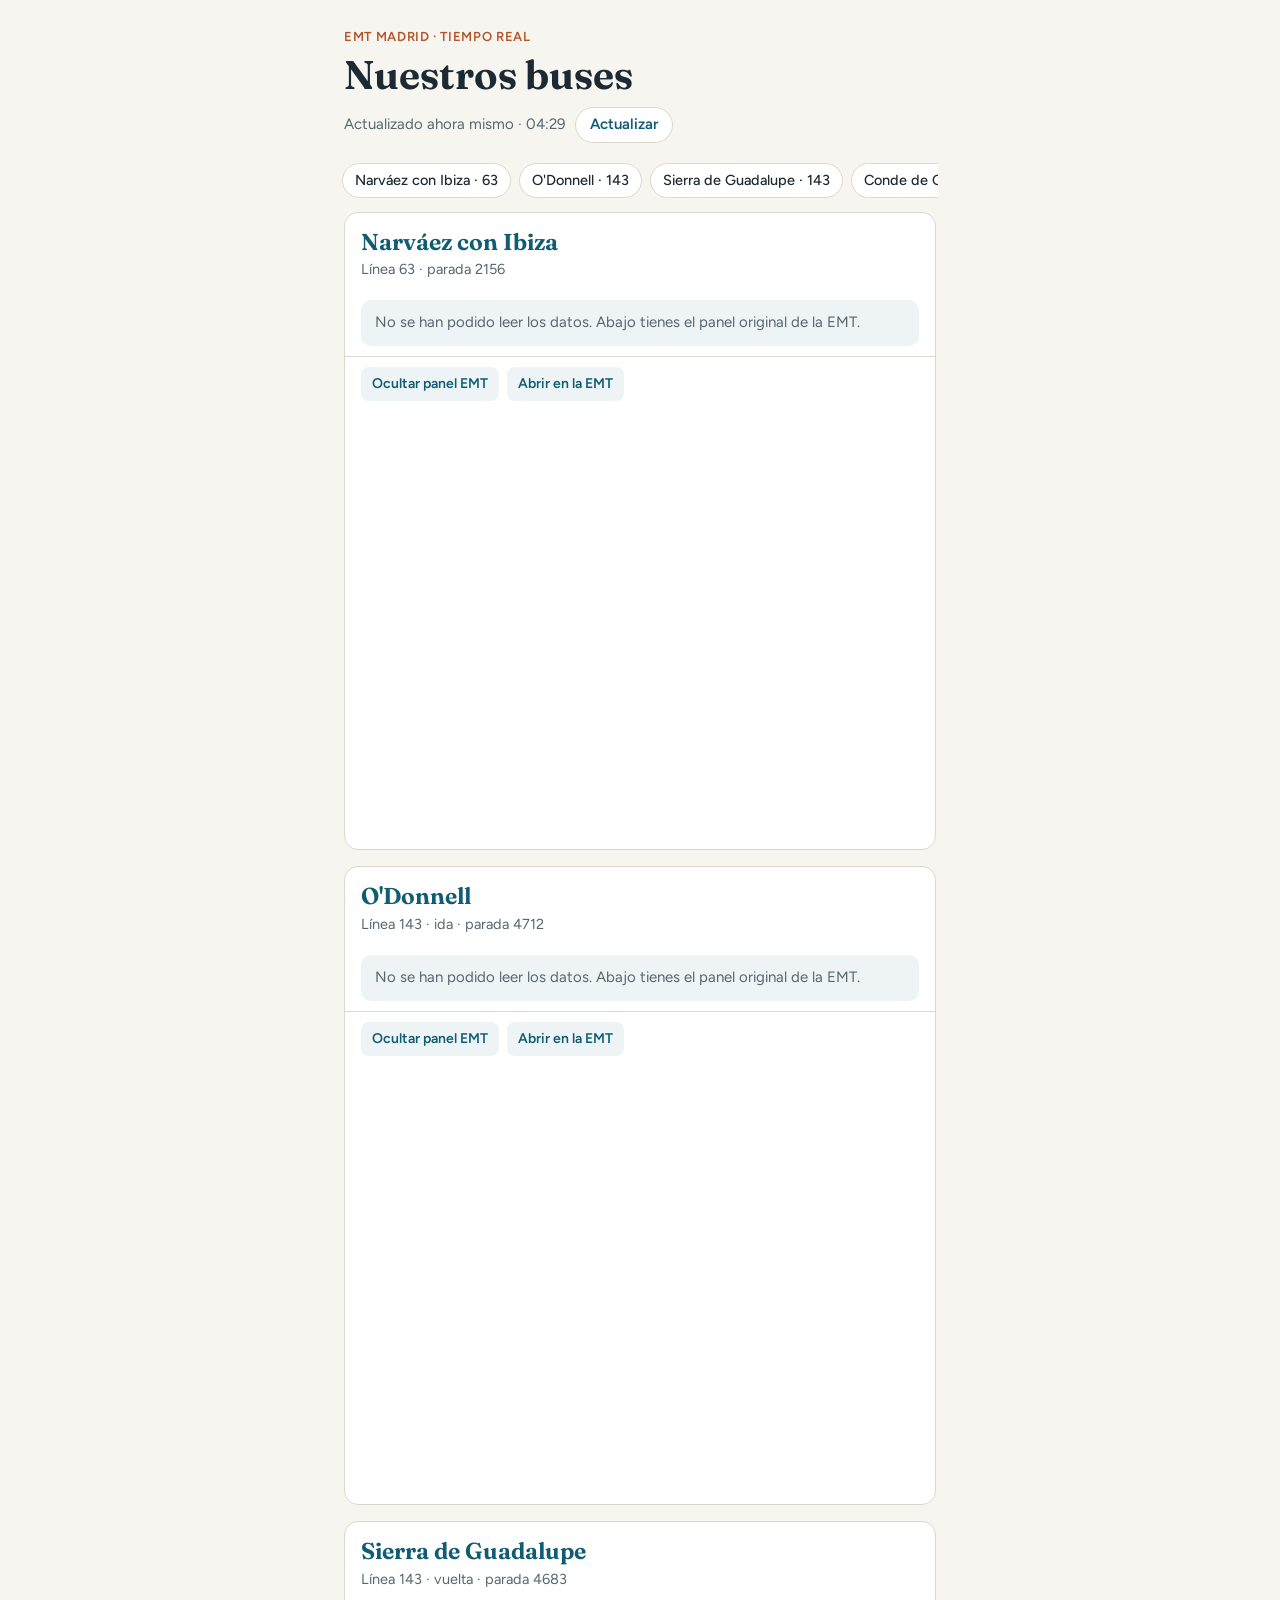
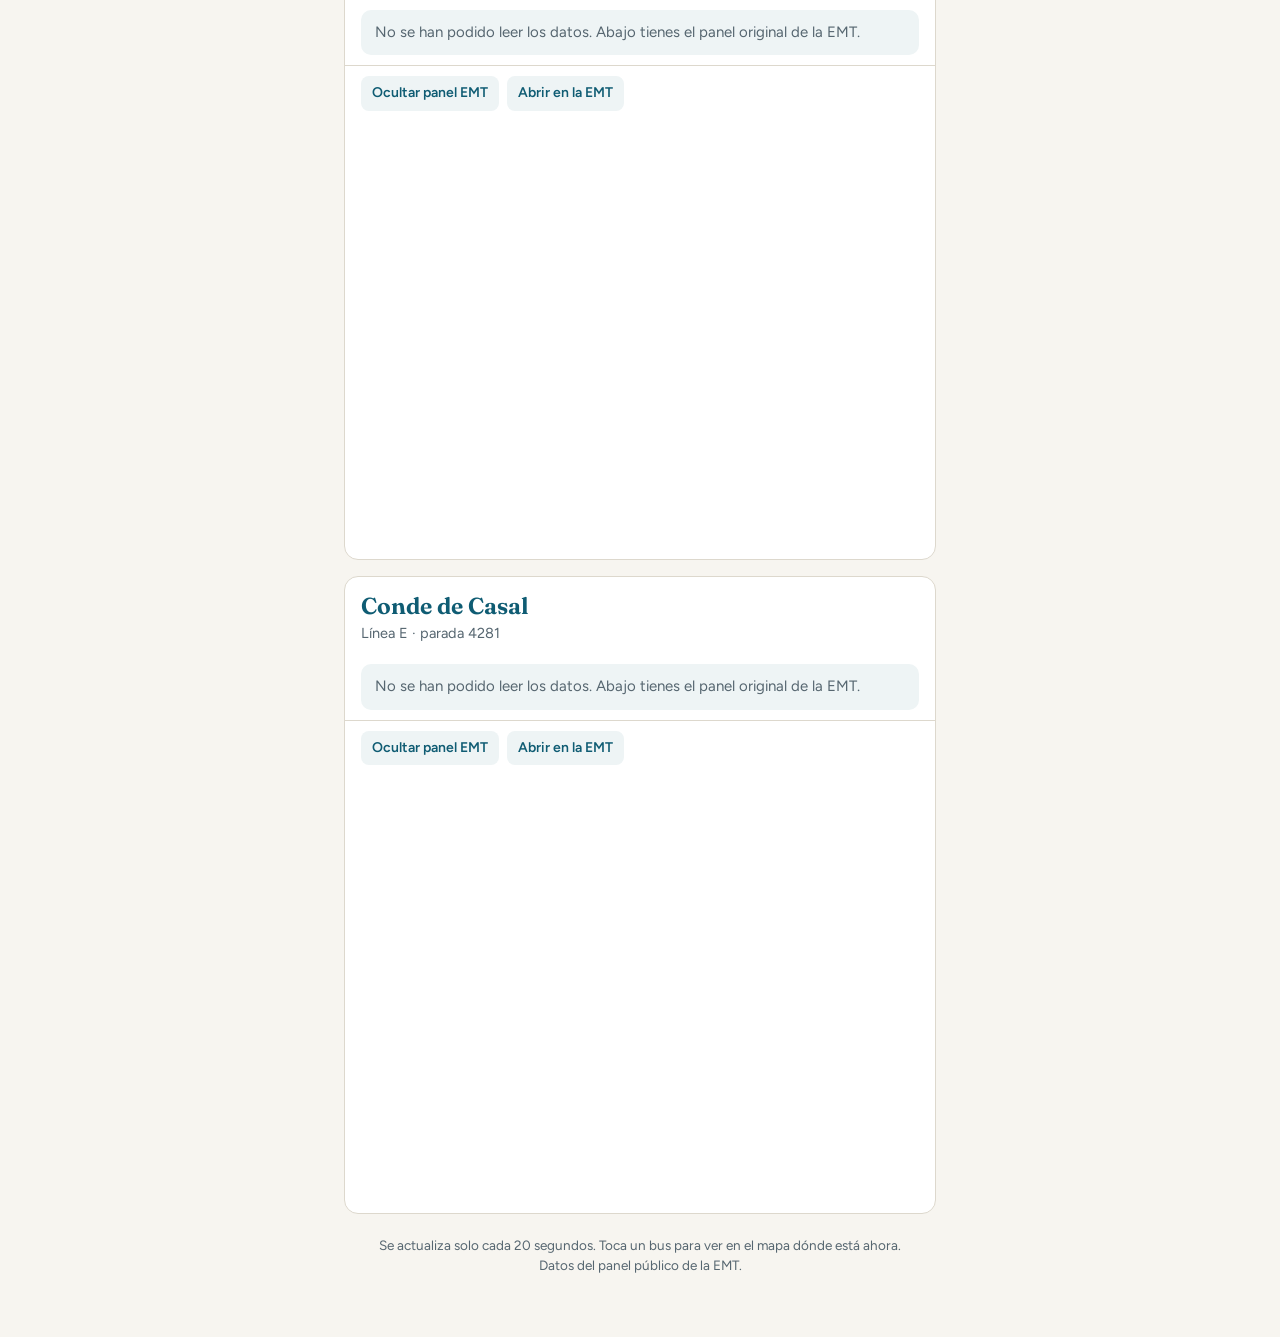
==== buses/index.html @ ea0c788b "Añadir página de buses EMT en tiempo real Co-Authored-By: Claude Opus 5.5 <noreply@anthropic.com>" ====
<!doctype html>
<html lang="es">
<head>
<meta charset="utf-8">
<meta name="viewport" content="width=device-width, initial-scale=1, viewport-fit=cover">
<meta name="robots" content="noindex">
<meta name="theme-color" content="#0F5C73">
<title>Nuestros buses</title>
<meta property="og:title" content="Nuestros buses, en tiempo real">
<meta property="og:description" content="Cuánto falta para el 63, el 143 y el E, y dónde está cada bus en el mapa.">
<link href="https://fonts.googleapis.com/css2?family=Fraunces:opsz,wght@9..144,650&family=Figtree:wght@400;500;600;700&display=swap" rel="stylesheet">
<style>
:root{--bg:#F7F5F0;--surface:#FFFFFF;--ink:#1C2A33;--muted:#566670;--line:#DDD8CD;--accent:#0F5C73;--terra:#B4532A;--soft:#EEF4F5;--badge:#1F5FA8;--badge-ink:#fff;--fav:#FFF3E3}
@media (prefers-color-scheme:dark){:root{--bg:#12191E;--surface:#1A2329;--ink:#E9EEF0;--muted:#A3B3BB;--line:#2F3C45;--accent:#6CC2D8;--terra:#E79A74;--soft:#1F2C33;--badge:#3E82CF;--fav:#2E2620;color-scheme:dark}}
*{box-sizing:border-box}
body{margin:0;background:var(--bg);color:var(--ink);font:400 17px/1.45 Figtree,system-ui,-apple-system,"Segoe UI",sans-serif;-webkit-text-size-adjust:100%}
main{max-width:620px;margin:0 auto;padding:28px max(14px,env(safe-area-inset-right,0px)) 48px max(14px,env(safe-area-inset-left,0px))}
.kicker{font-weight:600;color:var(--terra);font-size:13px;letter-spacing:.05em;text-transform:uppercase;margin:0 0 6px}
h1{font-family:Fraunces,Georgia,serif;font-weight:650;font-size:clamp(30px,8vw,40px);line-height:1.1;margin:0 0 10px}
.estado{display:flex;align-items:center;gap:10px;flex-wrap:wrap;color:var(--muted);font-size:15px;margin:0 0 18px}
button{font:inherit;cursor:pointer}
.recargar{border:1px solid var(--line);background:var(--surface);color:var(--accent);font-weight:600;border-radius:999px;padding:6px 14px;font-size:15px}
.recargar:active{transform:scale(.97)}
.chips{display:flex;gap:8px;overflow-x:auto;padding:2px 0 14px;margin:0 -2px;scrollbar-width:none}
.chips::-webkit-scrollbar{display:none}
.chips a{flex:none;text-decoration:none;color:var(--ink);background:var(--surface);border:1px solid var(--line);border-radius:999px;padding:6px 12px;font-size:14.5px;font-weight:500}
.parada{background:var(--surface);border:1px solid var(--line);border-radius:14px;margin:0 0 16px;overflow:hidden;scroll-margin-top:10px}
.cab{padding:16px 16px 10px}
.cab h2{font-family:Fraunces,Georgia,serif;font-weight:650;font-size:23px;line-height:1.2;margin:0;color:var(--accent)}
.cab p{margin:3px 0 0;color:var(--muted);font-size:14.5px}
.prox{margin:10px 16px 6px;padding:12px 14px;background:var(--fav);border-radius:10px;display:flex;align-items:center;gap:12px}
.prox .min{font-family:Fraunces,Georgia,serif;font-size:34px;font-weight:650;line-height:1;color:var(--terra);white-space:nowrap}
.prox .min small{font-size:16px;font-family:Figtree,system-ui,sans-serif;font-weight:600}
.prox .txt{font-size:15px;line-height:1.3}
.prox .txt b{font-weight:700}
.lista{list-style:none;margin:6px 0 0;padding:0}
.lista li{border-top:1px solid var(--line)}
.fila{display:grid;grid-template-columns:auto 1fr auto auto;align-items:center;gap:10px;width:100%;padding:11px 16px;background:none;border:0;color:var(--ink);text-align:left}
.fila.fav{background:var(--fav)}
.fila.sel{outline:2px solid var(--accent);outline-offset:-2px}
.lin{min-width:44px;text-align:center;background:var(--badge);color:var(--badge-ink);font-weight:700;border-radius:7px;padding:3px 7px;font-size:16px}
.dest{font-size:15.5px;overflow:hidden;text-overflow:ellipsis;white-space:nowrap;text-transform:capitalize}
.t{font-weight:700;font-variant-numeric:tabular-nums;white-space:nowrap}
.pin{font-size:13px;color:var(--accent);font-weight:600;white-space:nowrap}
.mapa{padding:0 16px 14px}
.mapa .rot{font-size:14.5px;color:var(--muted);margin:10px 0 8px;display:flex;justify-content:space-between;gap:8px;flex-wrap:wrap}
.mapa .rot a{color:var(--accent);font-weight:600}
.mapa iframe,.original iframe{display:block;width:100%;border:0;border-radius:10px;background:var(--soft)}
.mapa iframe{height:300px}
.pie{display:flex;gap:8px;flex-wrap:wrap;padding:10px 16px 14px;border-top:1px solid var(--line)}
.pie button,.pie a{border:0;background:var(--soft);color:var(--accent);border-radius:8px;padding:7px 11px;font-size:14px;font-weight:600;text-decoration:none}
.original{padding:0 16px 14px}
.original iframe{height:420px;background:#fff}
.aviso{margin:10px 16px;padding:12px 14px;border-radius:10px;background:var(--soft);font-size:15px;color:var(--muted)}
.mas{display:block;width:100%;border:0;border-top:1px solid var(--line);background:none;color:var(--accent);font-weight:600;padding:10px;font-size:14.5px}
.nota{color:var(--muted);font-size:13.5px;text-align:center;margin-top:22px}
.cargando{opacity:.55;transition:opacity .2s}
</style>
</head>
<body>
<main>
  <p class="kicker">EMT Madrid · tiempo real</p>
  <h1>Nuestros buses</h1>
  <div class="estado"><span id="act">Cargando…</span><button class="recargar" id="btn">Actualizar</button></div>
  <nav class="chips" id="chips"></nav>
  <div id="paradas"></div>
  <p class="nota">Se actualiza solo cada 20 segundos. Toca un bus para ver en el mapa dónde está ahora.<br>Datos del panel público de la EMT.</p>
</main>
<script>
// Paradas: número EMT, nombre, líneas que nos interesan y una nota.
const PARADAS = [
  {num: 2156, nombre: "Narváez con Ibiza", lineas: ["63"], nota: "Línea 63"},
  {num: 4712, nombre: "O'Donnell", lineas: ["143"], nota: "Línea 143 · ida"},
  {num: 4683, nombre: "Sierra de Guadalupe", lineas: ["143"], nota: "Línea 143 · vuelta"},
  {num: 4281, nombre: "Conde de Casal", lineas: ["E"], nota: "Línea E"}
];
const EMT = n => `https://www.emtmadrid.es/PMVVisor/pmv.aspx?stopnum=${n}&size=10`;
const CADA = 20000;
const estado = {};   // por parada: {datos, error, sel, todas, original}

const $ = (s, el = document) => el.querySelector(s);
const esc = s => String(s).replace(/[&<>"']/g, c => ({"&":"&amp;","<":"&lt;",">":"&gt;",'"':"&quot;","'":"&#39;"}[c]));
const mins = t => { const m = /(\d+)/.exec(t); return m ? +m[1] : (/llegando|>>/i.test(t) ? 0 : 999); };
const esFav = (p, lin) => p.lineas.some(l => l.toUpperCase() === lin.toUpperCase());

function leer(html) {
  const doc = new DOMParser().parseFromString(html, "text/html");
  const filas = [...doc.querySelectorAll("tr")].slice(1);
  const buses = [];
  for (const tr of filas) {
    const td = tr.querySelectorAll("td");
    if (td.length < 3) continue;
    const a = td[3] && td[3].querySelector("a");
    let lat = null, lng = null;
    if (a) {
      const m = /q=(-?[\d.]+),(-?[\d.]+)/.exec(a.getAttribute("href") || "");
      if (m) { lat = +m[1]; lng = +m[2]; }
    }
    buses.push({lin: td[0].textContent.trim(), dest: td[1].textContent.trim(), t: td[2].textContent.trim(), lat, lng});
  }
  if (!buses.length) {
    const msg = (doc.body.textContent || "").trim();
    return {buses, msg: msg || "La EMT no ha devuelto estimaciones."};
  }
  // Clave estable para seguir el bus elegido entre actualizaciones
  const cuenta = {};
  buses.forEach(b => { const k = b.lin + "|" + b.dest; cuenta[k] = (cuenta[k] || 0) + 1; b.id = k + "|" + cuenta[k]; });
  return {buses, msg: ""};
}

async function cargar(p) {
  const e = estado[p.num];
  try {
    const r = await fetch(EMT(p.num), {cache: "no-store"});
    if (!r.ok) throw new Error("HTTP " + r.status);
    const d = leer(await r.text());
    e.datos = d.buses; e.error = d.msg; e.falloRed = false;
  } catch (err) {
    e.falloRed = true; e.error = "No se han podido leer los datos. Abajo tienes el panel original de la EMT.";
    e.original = true;
  }
  pintar(p);
}

function mapaSrc(b) { return `https://maps.google.com/maps?q=${b.lat},${b.lng}&z=16&output=embed`; }

function pintar(p) {
  const e = estado[p.num];
  const card = document.getElementById("p" + p.num);
  const buses = e.datos || [];
  const favs = buses.filter(b => esFav(p, b.lin)).sort((a, b) => mins(a.t) - mins(b.t));
  const resto = buses.filter(b => !esFav(p, b.lin));
  const sig = favs[0];

  let html = `<div class="cab"><h2>${esc(p.nombre)}</h2><p>${esc(p.nota)} · parada ${p.num}</p></div>`;

  if (e.error && !buses.length) {
    html += `<div class="aviso">${esc(e.error)}</div>`;
  } else if (sig) {
    const otro = favs[1] ? ` El siguiente, en <b>${esc(favs[1].t)}</b>.` : "";
    html += `<div class="prox"><div class="min">${mins(sig.t)}<small> min</small></div><div class="txt">Próximo <b>${esc(sig.lin)}</b> hacia ${esc(cap(sig.dest))}.${otro}</div></div>`;
  } else {
    html += `<div class="aviso">Ahora mismo no viene ningún ${p.lineas.join(" ni ")} en los próximos minutos.</div>`;
  }

  const visibles = e.todas ? favs.concat(resto) : favs.concat(resto).slice(0, Math.max(favs.length, 0) + 3);
  if (buses.length) {
    html += `<ul class="lista">` + visibles.map(b => {
      const fav = esFav(p, b.lin);
      const tieneMapa = b.lat !== null;
      return `<li><button class="fila${fav ? " fav" : ""}${e.sel === b.id ? " sel" : ""}" data-id="${esc(b.id)}" ${tieneMapa ? "" : "disabled"}>
        <span class="lin">${esc(b.lin)}</span><span class="dest">${esc(b.dest.toLowerCase())}</span><span class="t">${esc(b.t)}</span><span class="pin">${tieneMapa ? (e.sel === b.id ? "Ocultar" : "Mapa") : ""}</span></button></li>`;
    }).join("") + `</ul>`;
    if (favs.length + resto.length > visibles.length) html += `<button class="mas" data-acc="todas">Ver las ${buses.length} llegadas</button>`;
    else if (e.todas && resto.length > 3) html += `<button class="mas" data-acc="todas">Ver menos</button>`;
  }

  // Mapa del bus elegido
  const elegido = buses.find(b => b.id === e.sel);
  if (e.sel && !elegido) e.sel = null;
  const mapaPrevio = card.querySelector(".mapa iframe");
  if (elegido) {
    const gm = `https://maps.google.com/?q=${elegido.lat},${elegido.lng}`;
    html += `<div class="mapa"><div class="rot"><span>El <b>${esc(elegido.lin)}</b> que llega en ${esc(elegido.t)} está aquí</span><a href="${gm}" target="_blank" rel="noopener">Abrir en Google Maps</a></div><div class="hueco-mapa"></div></div>`;
  }

  html += `<div class="pie"><button data-acc="original">${e.original ? "Ocultar panel EMT" : "Ver panel original EMT"}</button><a href="${EMT(p.num)}" target="_blank" rel="noopener">Abrir en la EMT</a></div>`;
  if (e.original) html += `<div class="original"><div class="hueco-orig"></div></div>`;

  // Conservar iframes para que no parpadeen al refrescar
  const origPrevio = card.querySelector(".original iframe");
  card.innerHTML = html;
  card.classList.remove("cargando");

  if (elegido) {
    const src = mapaSrc(elegido);
    let f = mapaPrevio;
    if (!f || f.dataset.src !== src) {
      f = document.createElement("iframe");
      f.loading = "lazy"; f.referrerPolicy = "no-referrer-when-downgrade"; f.title = "Posición del bus";
      f.src = src; f.dataset.src = src;
    }
    card.querySelector(".hueco-mapa").replaceWith(f);
  }
  if (e.original) {
    let f = origPrevio;
    if (!f) {
      f = document.createElement("iframe");
      f.title = "Panel EMT de la parada " + p.num; f.src = EMT(p.num);
    }
    card.querySelector(".hueco-orig").replaceWith(f);
  }
}

function cap(s) { return s.toLowerCase().replace(/(^|\s)\S/g, c => c.toUpperCase()); }

let ultima = null;
async function refrescar() {
  document.querySelectorAll(".parada").forEach(c => c.classList.add("cargando"));
  await Promise.all(PARADAS.map(cargar));
  // El panel original también se recarga
  document.querySelectorAll(".original iframe").forEach(f => { f.src = f.src; });
  ultima = new Date();
  reloj();
}
function reloj() {
  if (!ultima) return;
  const s = Math.round((Date.now() - ultima) / 1000);
  $("#act").textContent = "Actualizado " + (s < 5 ? "ahora mismo" : `hace ${s} s`) + " · " + ultima.toLocaleTimeString("es-ES", {hour: "2-digit", minute: "2-digit"});
}

// Montaje
const cont = $("#paradas"), chips = $("#chips");
for (const p of PARADAS) {
  estado[p.num] = {datos: null, error: "", sel: null, todas: false, original: false};
  const sec = document.createElement("section");
  sec.className = "parada cargando"; sec.id = "p" + p.num;
  sec.innerHTML = `<div class="cab"><h2>${esc(p.nombre)}</h2><p>${esc(p.nota)} · parada ${p.num}</p></div><div class="aviso">Cargando…</div>`;
  cont.appendChild(sec);
  chips.insertAdjacentHTML("beforeend", `<a href="#p${p.num}">${esc(p.nombre)} · ${esc(p.lineas.join(", "))}</a>`);
  sec.addEventListener("click", ev => {
    const fila = ev.target.closest(".fila");
    const acc = ev.target.closest("[data-acc]");
    const e = estado[p.num];
    if (fila) { e.sel = e.sel === fila.dataset.id ? null : fila.dataset.id; pintar(p); }
    else if (acc && acc.dataset.acc === "todas") { e.todas = !e.todas; pintar(p); }
    else if (acc && acc.dataset.acc === "original") { e.original = !e.original; pintar(p); }
  });
}
$("#btn").addEventListener("click", refrescar);
refrescar();
setInterval(() => { if (!document.hidden) refrescar(); }, CADA);
setInterval(reloj, 1000);
document.addEventListener("visibilitychange", () => { if (!document.hidden && (!ultima || Date.now() - ultima > 8000)) refrescar(); });
</script>
</body>
</html>
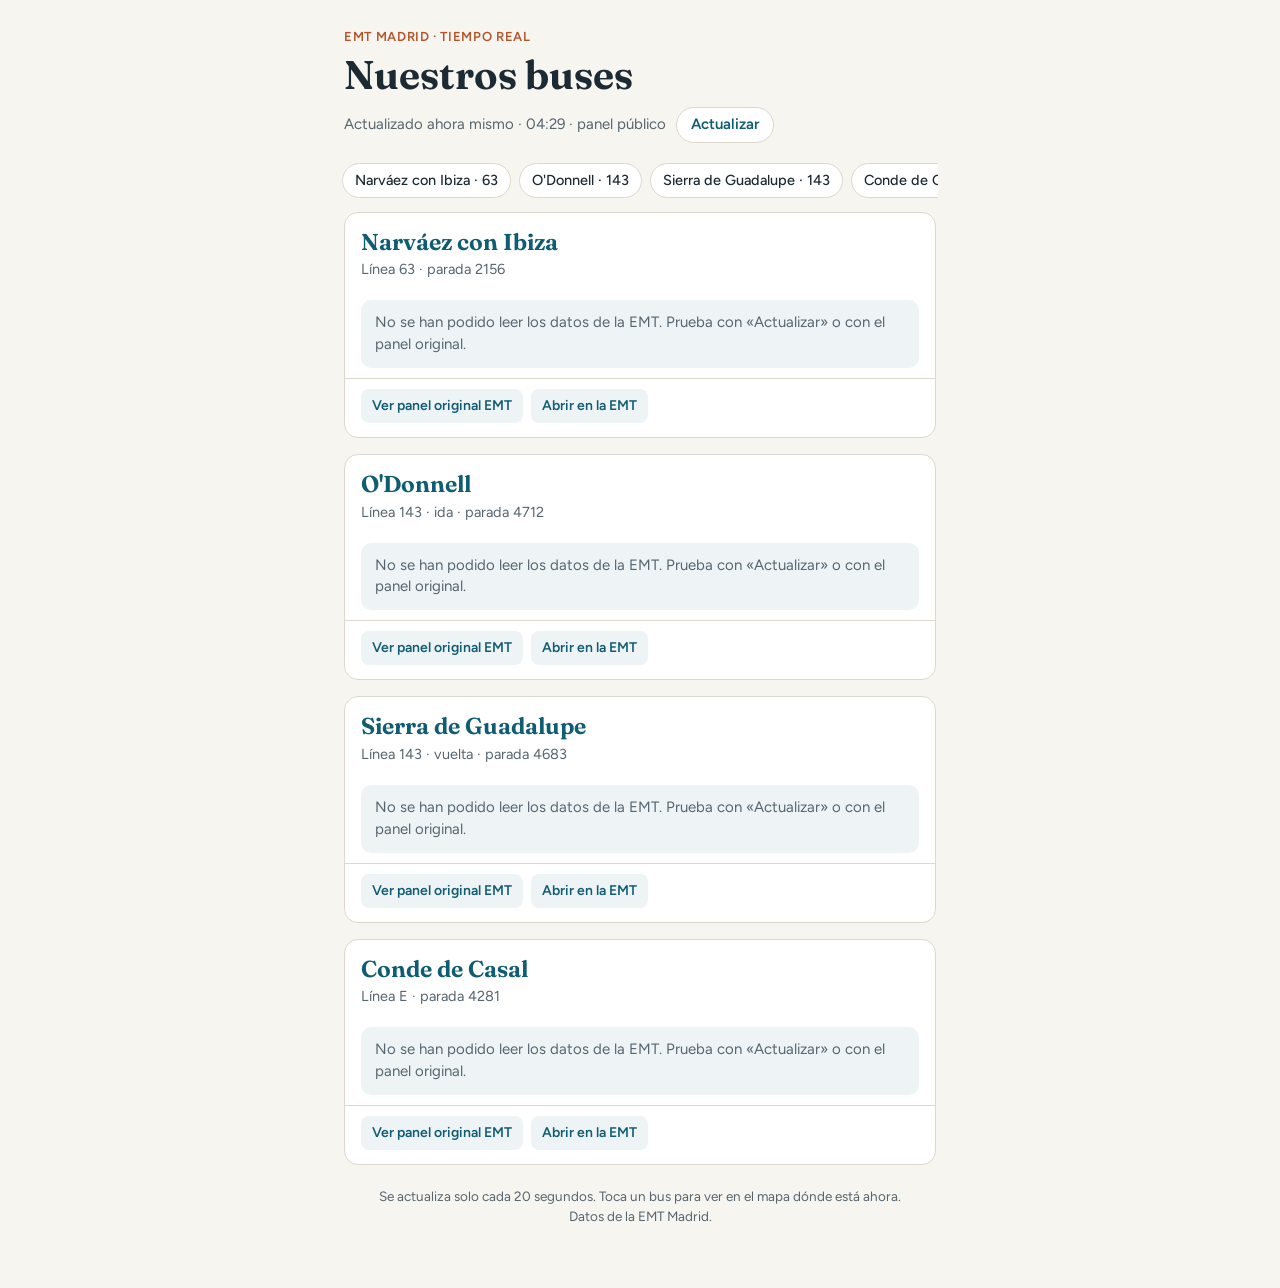
==== commit 3380156c: "Buses: usar la API oficial de la EMT con la llave en el enlace (#k=) Co-Authored-By: Claude Opus 5.5" ====
--- a/buses/index.html
+++ b/buses/index.html
@@ -64,7 +64,7 @@
   <div class="estado"><span id="act">Cargando…</span><button class="recargar" id="btn">Actualizar</button></div>
   <nav class="chips" id="chips"></nav>
   <div id="paradas"></div>
-  <p class="nota">Se actualiza solo cada 20 segundos. Toca un bus para ver en el mapa dónde está ahora.<br>Datos del panel público de la EMT.</p>
+  <p class="nota">Se actualiza solo cada 20 segundos. Toca un bus para ver en el mapa dónde está ahora.<br>Datos de la EMT Madrid.</p>
 </main>
 <script>
 // Paradas: número EMT, nombre, líneas que nos interesan y una nota.
@@ -96,28 +96,106 @@
       const m = /q=(-?[\d.]+),(-?[\d.]+)/.exec(a.getAttribute("href") || "");
       if (m) { lat = +m[1]; lng = +m[2]; }
     }
-    buses.push({lin: td[0].textContent.trim(), dest: td[1].textContent.trim(), t: td[2].textContent.trim(), lat, lng});
+    const t = td[2].textContent.trim();
+    buses.push({lin: td[0].textContent.trim(), dest: td[1].textContent.trim(), t, m: mins(t), lat, lng});
   }
   if (!buses.length) {
     const msg = (doc.body.textContent || "").trim();
     return {buses, msg: msg || "La EMT no ha devuelto estimaciones."};
   }
-  // Clave estable para seguir el bus elegido entre actualizaciones
+  return {buses: conIds(buses), msg: ""};
+}
+
+// Clave estable para seguir el bus elegido entre actualizaciones
+function conIds(buses) {
   const cuenta = {};
   buses.forEach(b => { const k = b.lin + "|" + b.dest; cuenta[k] = (cuenta[k] || 0) + 1; b.id = k + "|" + cuenta[k]; });
-  return {buses, msg: ""};
+  return buses;
+}
+
+// ---- API oficial de la EMT (MobilityLabs) ----
+// La llave NO está en este código: llega en el enlace, detrás de la almohadilla
+// (#k=CLIENTID:PASSKEY), que el navegador nunca envía a GitHub. Se guarda en el móvil.
+const API = "https://openapi.emtmadrid.es";
+(function guardarLlave() {
+  const m = /[#&]k=([^&]+)/.exec(location.hash);
+  if (m) {
+    const [id, pk] = decodeURIComponent(m[1]).split(":");
+    if (id && pk) { localStorage.setItem("emtLlave", JSON.stringify({id, pk})); localStorage.removeItem("emtToken"); }
+    history.replaceState(null, "", location.pathname + location.search);
+  }
+})();
+const llave = () => { try { return JSON.parse(localStorage.getItem("emtLlave")); } catch { return null; } };
+let pidiendoToken = null;
+
+async function token(nuevo) {
+  if (!nuevo) {
+    try {
+      const t = JSON.parse(localStorage.getItem("emtToken"));
+      if (t && t.hasta > Date.now()) return t.valor;
+    } catch {}
+  }
+  if (!pidiendoToken) pidiendoToken = (async () => {
+    const k = llave();
+    const r = await fetch(API + "/v3/mobilitylabs/user/login/", {headers: {"X-ClientId": k.id, "passKey": k.pk}});
+    const j = await r.json();
+    const d = j.data && j.data[0];
+    if (!d || !d.accessToken) throw Object.assign(new Error("llave"), {llave: true, detalle: j.description || j.code});
+    const segs = Math.max(300, (d.tokenSecExpiration || 3600) - 120);
+    localStorage.setItem("emtToken", JSON.stringify({valor: d.accessToken, hasta: Date.now() + segs * 1000}));
+    return d.accessToken;
+  })().finally(() => { pidiendoToken = null; });
+  return pidiendoToken;
+}
+
+async function llegadasAPI(num, reintento) {
+  const hoy = new Date().toISOString().slice(0, 10).replace(/-/g, "");
+  const r = await fetch(`${API}/v2/transport/busemtmad/stops/${num}/arrives/`, {
+    method: "POST",
+    headers: {"accessToken": await token(reintento), "Content-Type": "application/json"},
+    body: JSON.stringify({cultureInfo: "ES", Text_StopRequired_YN: "Y", Text_EstimationsRequired_YN: "Y", Text_IncidencesRequired_YN: "N", DateTime_Referenced_Incidencies_YYYYMMDD: hoy})
+  });
+  const j = await r.json();
+  if (!reintento && (j.code === "80" || j.code === "81" || r.status === 401)) return llegadasAPI(num, true);
+  if (j.code !== "00" && j.code !== "01") throw new Error(j.description || "Código " + j.code);
+  const d = (j.data && j.data[0]) || {};
+  const info = (d.StopInfo && d.StopInfo[0]) || {};
+  const buses = (d.Arrive || []).map(a => {
+    const s = +a.estimateArrive;
+    const m = s >= 999999 ? 99 : Math.floor(s / 60);
+    const t = s >= 999999 ? "+20 min" : s < 60 ? "Llegando" : m + " min";
+    const c = a.geometry && a.geometry.coordinates;
+    const ok = c && c[0] && c[1];
+    return {lin: String(a.line), dest: String(a.destination || ""), t, m, lat: ok ? c[1] : null, lng: ok ? c[0] : null, dist: a.DistanceBus};
+  }).sort((a, b) => a.m - b.m);
+  return {buses: conIds(buses), msg: buses.length ? "" : "Ahora mismo no hay buses previstos en esta parada.", nombre: info.stopName || ""};
 }
 
 async function cargar(p) {
   const e = estado[p.num];
   try {
-    const r = await fetch(EMT(p.num), {cache: "no-store"});
-    if (!r.ok) throw new Error("HTTP " + r.status);
-    const d = leer(await r.text());
-    e.datos = d.buses; e.error = d.msg; e.falloRed = false;
+    if (llave()) {
+      const d = await llegadasAPI(p.num);
+      e.datos = d.buses; e.error = d.msg; e.nombreEMT = d.nombre; e.fuente = "api";
+    } else {
+      const r = await fetch(EMT(p.num), {cache: "no-store"});
+      if (!r.ok) throw new Error("HTTP " + r.status);
+      const d = leer(await r.text());
+      e.datos = d.buses; e.error = d.msg; e.fuente = "panel";
+    }
   } catch (err) {
-    e.falloRed = true; e.error = "No se han podido leer los datos. Abajo tienes el panel original de la EMT.";
-    e.original = true;
+    if (err.llave) {
+      // Si la llave falla, al menos intentamos el panel público
+      try {
+        const r = await fetch(EMT(p.num), {cache: "no-store"});
+        const d = leer(await r.text());
+        if (d.buses.length) { e.datos = d.buses; e.error = ""; e.fuente = "panel"; pintar(p); return; }
+      } catch {}
+    }
+    e.datos = null;
+    e.error = err.llave
+      ? "La llave de la EMT no funciona (" + (err.detalle || "rechazada") + "). Vuelve a abrir el enlace con la llave correcta."
+      : "No se han podido leer los datos de la EMT. Prueba con «Actualizar» o con el panel original.";
   }
   pintar(p);
 }
@@ -128,17 +206,18 @@
   const e = estado[p.num];
   const card = document.getElementById("p" + p.num);
   const buses = e.datos || [];
-  const favs = buses.filter(b => esFav(p, b.lin)).sort((a, b) => mins(a.t) - mins(b.t));
+  const favs = buses.filter(b => esFav(p, b.lin)).sort((a, b) => a.m - b.m);
   const resto = buses.filter(b => !esFav(p, b.lin));
   const sig = favs[0];
 
-  let html = `<div class="cab"><h2>${esc(p.nombre)}</h2><p>${esc(p.nota)} · parada ${p.num}</p></div>`;
+  const sub = e.nombreEMT && e.nombreEMT.toLowerCase() !== p.nombre.toLowerCase() ? ` (${esc(cap(e.nombreEMT))})` : "";
+  let html = `<div class="cab"><h2>${esc(p.nombre)}</h2><p>${esc(p.nota)} · parada ${p.num}${sub}</p></div>`;
 
   if (e.error && !buses.length) {
     html += `<div class="aviso">${esc(e.error)}</div>`;
   } else if (sig) {
     const otro = favs[1] ? ` El siguiente, en <b>${esc(favs[1].t)}</b>.` : "";
-    html += `<div class="prox"><div class="min">${mins(sig.t)}<small> min</small></div><div class="txt">Próximo <b>${esc(sig.lin)}</b> hacia ${esc(cap(sig.dest))}.${otro}</div></div>`;
+    html += `<div class="prox"><div class="min">${sig.m < 1 ? "Ya" : sig.m > 20 ? "+20" : sig.m}<small>${sig.m < 1 ? " llega" : " min"}</small></div><div class="txt">Próximo <b>${esc(sig.lin)}</b> hacia ${esc(cap(sig.dest))}.${otro}</div></div>`;
   } else {
     html += `<div class="aviso">Ahora mismo no viene ningún ${p.lineas.join(" ni ")} en los próximos minutos.</div>`;
   }
@@ -192,7 +271,7 @@
   }
 }
 
-function cap(s) { return s.toLowerCase().replace(/(^|\s)\S/g, c => c.toUpperCase()); }
+function cap(s) { return s.toLowerCase().replace(/(^|[\s(-])\S/g, c => c.toUpperCase()).replace(/ (De|Del|La|Las|Los|El|Y) /g, w => w.toLowerCase()); }
 
 let ultima = null;
 async function refrescar() {
@@ -206,7 +285,7 @@
 function reloj() {
   if (!ultima) return;
   const s = Math.round((Date.now() - ultima) / 1000);
-  $("#act").textContent = "Actualizado " + (s < 5 ? "ahora mismo" : `hace ${s} s`) + " · " + ultima.toLocaleTimeString("es-ES", {hour: "2-digit", minute: "2-digit"});
+  $("#act").textContent = "Actualizado " + (s < 5 ? "ahora mismo" : `hace ${s} s`) + " · " + ultima.toLocaleTimeString("es-ES", {hour: "2-digit", minute: "2-digit"}) + (Object.values(estado).some(e => e.fuente === "api") ? " · API EMT" : " · panel público");
 }
 
 // Montaje
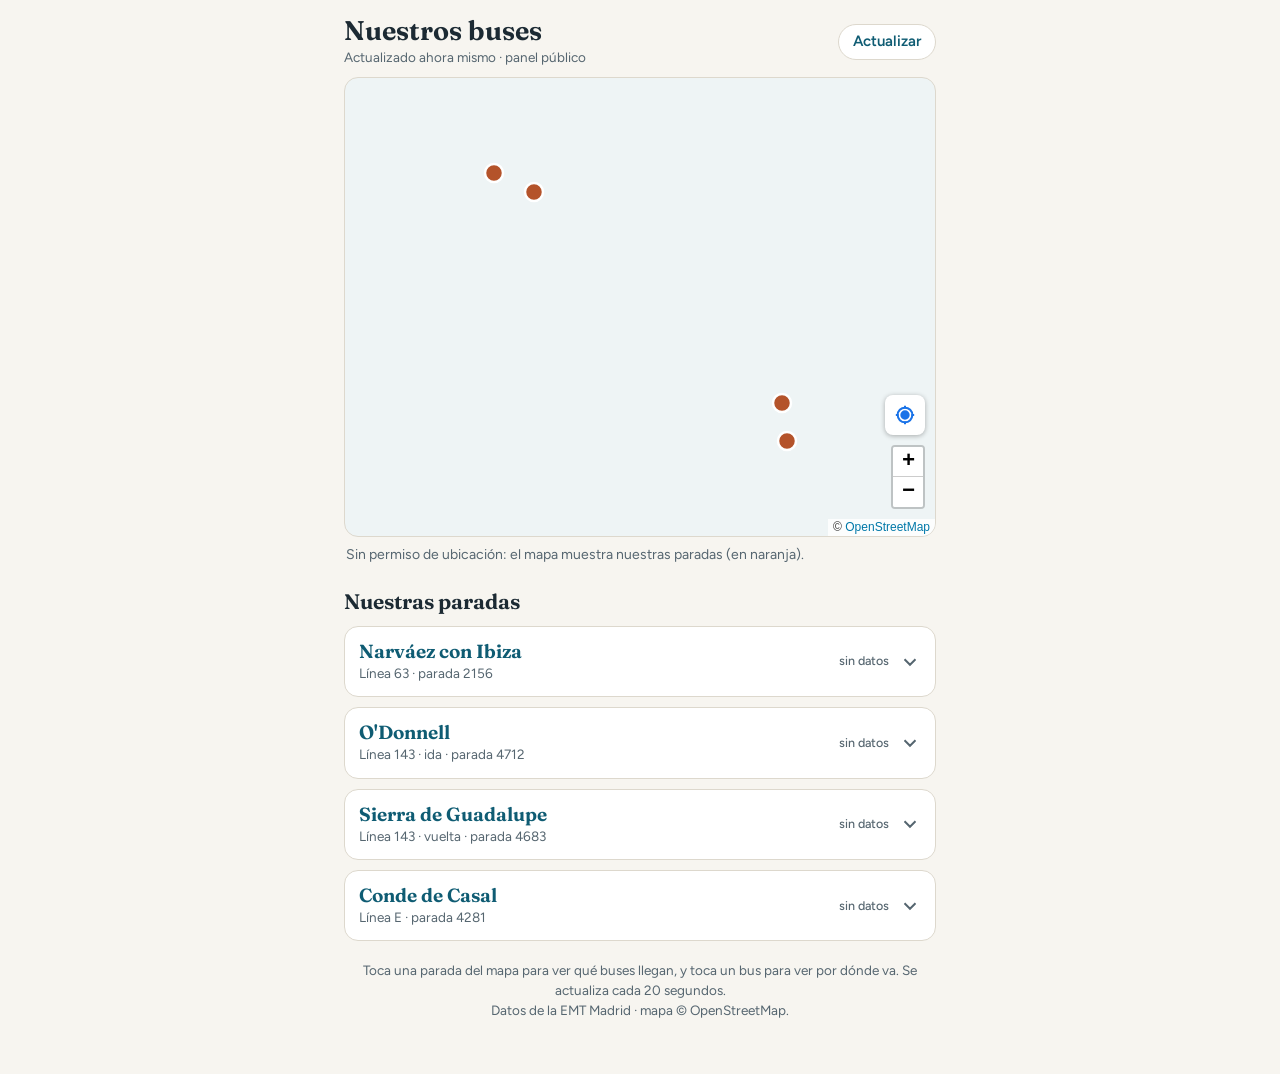
==== commit fe00eba5: "Buses: mapa con tu posición, paradas cercanas (GTFS EMT), favoritas plegables y bus en el mapa Co-Au" ====
--- a/buses/index.html
+++ b/buses/index.html
@@ -7,115 +7,132 @@
 <meta name="theme-color" content="#0F5C73">
 <title>Nuestros buses</title>
 <meta property="og:title" content="Nuestros buses, en tiempo real">
-<meta property="og:description" content="Cuánto falta para el 63, el 143 y el E, y dónde está cada bus en el mapa.">
+<meta property="og:description" content="Mapa con las paradas cercanas, cuánto falta para el 63, el 143 y el E, y dónde va cada bus.">
 <link href="https://fonts.googleapis.com/css2?family=Fraunces:opsz,wght@9..144,650&family=Figtree:wght@400;500;600;700&display=swap" rel="stylesheet">
+<link rel="stylesheet" href="leaflet.css">
 <style>
-:root{--bg:#F7F5F0;--surface:#FFFFFF;--ink:#1C2A33;--muted:#566670;--line:#DDD8CD;--accent:#0F5C73;--terra:#B4532A;--soft:#EEF4F5;--badge:#1F5FA8;--badge-ink:#fff;--fav:#FFF3E3}
+:root{--bg:#F7F5F0;--surface:#FFFFFF;--ink:#1C2A33;--muted:#566670;--line:#DDD8CD;--accent:#0F5C73;--terra:#B4532A;--soft:#EEF4F5;--badge:#1F5FA8;--badge-ink:#fff;--fav:#FFF3E3;--yo:#1A73E8}
 @media (prefers-color-scheme:dark){:root{--bg:#12191E;--surface:#1A2329;--ink:#E9EEF0;--muted:#A3B3BB;--line:#2F3C45;--accent:#6CC2D8;--terra:#E79A74;--soft:#1F2C33;--badge:#3E82CF;--fav:#2E2620;color-scheme:dark}}
 *{box-sizing:border-box}
-body{margin:0;background:var(--bg);color:var(--ink);font:400 17px/1.45 Figtree,system-ui,-apple-system,"Segoe UI",sans-serif;-webkit-text-size-adjust:100%}
-main{max-width:620px;margin:0 auto;padding:28px max(14px,env(safe-area-inset-right,0px)) 48px max(14px,env(safe-area-inset-left,0px))}
-.kicker{font-weight:600;color:var(--terra);font-size:13px;letter-spacing:.05em;text-transform:uppercase;margin:0 0 6px}
-h1{font-family:Fraunces,Georgia,serif;font-weight:650;font-size:clamp(30px,8vw,40px);line-height:1.1;margin:0 0 10px}
-.estado{display:flex;align-items:center;gap:10px;flex-wrap:wrap;color:var(--muted);font-size:15px;margin:0 0 18px}
+html,body{margin:0}
+body{background:var(--bg);color:var(--ink);font:400 17px/1.45 Figtree,system-ui,-apple-system,"Segoe UI",sans-serif;-webkit-text-size-adjust:100%}
 button{font:inherit;cursor:pointer}
-.recargar{border:1px solid var(--line);background:var(--surface);color:var(--accent);font-weight:600;border-radius:999px;padding:6px 14px;font-size:15px}
+header{max-width:620px;margin:0 auto;padding:16px max(14px,env(safe-area-inset-right,0px)) 10px max(14px,env(safe-area-inset-left,0px));display:flex;align-items:center;justify-content:space-between;gap:10px}
+h1{font-family:Fraunces,Georgia,serif;font-weight:650;font-size:27px;line-height:1.1;margin:0}
+#act{display:block;color:var(--muted);font-size:13.5px;margin-top:2px}
+.recargar{flex:none;border:1px solid var(--line);background:var(--surface);color:var(--accent);font-weight:600;border-radius:999px;padding:6px 14px;font-size:15px}
 .recargar:active{transform:scale(.97)}
-.chips{display:flex;gap:8px;overflow-x:auto;padding:2px 0 14px;margin:0 -2px;scrollbar-width:none}
-.chips::-webkit-scrollbar{display:none}
-.chips a{flex:none;text-decoration:none;color:var(--ink);background:var(--surface);border:1px solid var(--line);border-radius:999px;padding:6px 12px;font-size:14.5px;font-weight:500}
-.parada{background:var(--surface);border:1px solid var(--line);border-radius:14px;margin:0 0 16px;overflow:hidden;scroll-margin-top:10px}
-.cab{padding:16px 16px 10px}
-.cab h2{font-family:Fraunces,Georgia,serif;font-weight:650;font-size:23px;line-height:1.2;margin:0;color:var(--accent)}
-.cab p{margin:3px 0 0;color:var(--muted);font-size:14.5px}
-.prox{margin:10px 16px 6px;padding:12px 14px;background:var(--fav);border-radius:10px;display:flex;align-items:center;gap:12px}
-.prox .min{font-family:Fraunces,Georgia,serif;font-size:34px;font-weight:650;line-height:1;color:var(--terra);white-space:nowrap}
-.prox .min small{font-size:16px;font-family:Figtree,system-ui,sans-serif;font-weight:600}
-.prox .txt{font-size:15px;line-height:1.3}
-.prox .txt b{font-weight:700}
-.lista{list-style:none;margin:6px 0 0;padding:0}
-.lista li{border-top:1px solid var(--line)}
-.fila{display:grid;grid-template-columns:auto 1fr auto auto;align-items:center;gap:10px;width:100%;padding:11px 16px;background:none;border:0;color:var(--ink);text-align:left}
+
+/* Mapa */
+.mapa-caja{max-width:620px;margin:0 auto;padding:0 max(14px,env(safe-area-inset-right,0px)) 0 max(14px,env(safe-area-inset-left,0px));position:relative}
+#mapa{height:min(52vh,460px);min-height:300px;border-radius:14px;border:1px solid var(--line);background:var(--soft);z-index:0}
+.mapa-aviso{margin:8px 2px 0;color:var(--muted);font-size:14px;min-height:1em}
+.ctl-yo{background:#fff;border:0;width:40px;height:40px;border-radius:8px;box-shadow:0 1px 5px rgba(0,0,0,.3);display:grid;place-items:center;padding:0}
+.ctl-yo svg{width:22px;height:22px}
+.yo{width:18px;height:18px;border-radius:50%;background:var(--yo);border:3px solid #fff;box-shadow:0 0 0 2px rgba(26,115,232,.35),0 1px 4px rgba(0,0,0,.4)}
+.bus-ic{display:flex;align-items:center;gap:3px;background:var(--terra);color:#fff;font:700 13px/1 Figtree,system-ui,sans-serif;padding:5px 7px 5px 5px;border-radius:9px;border:2px solid #fff;box-shadow:0 2px 6px rgba(0,0,0,.35);white-space:nowrap;transform:translate(-50%,-50%);width:max-content}
+.bus-ic svg{width:15px;height:15px;fill:#fff}
+.leaflet-popup-content{margin:12px 14px;font:15px/1.4 Figtree,system-ui,sans-serif;min-width:220px}
+.pop h3{font-family:Fraunces,Georgia,serif;font-size:17px;margin:0;color:#0F5C73;line-height:1.2}
+.pop .sub{color:#566670;font-size:13px;margin:2px 0 8px}
+.pop .chiplin{display:inline-block;background:#1F5FA8;color:#fff;font-weight:700;font-size:12px;border-radius:5px;padding:1px 5px;margin:0 3px 3px 0}
+.pop ul{list-style:none;margin:6px 0 0;padding:0}
+.pop li button{display:grid;grid-template-columns:auto 1fr auto;gap:8px;align-items:center;width:100%;border:0;border-top:1px solid #eee;background:none;padding:7px 0;text-align:left;color:#1C2A33;font-size:14.5px}
+.pop li button[disabled]{cursor:default}
+.pop .t{font-weight:700;white-space:nowrap}
+.pop .msg{color:#566670;font-size:14px;margin-top:6px}
+.pop a{color:#0F5C73;font-weight:600}
+
+/* Favoritas */
+main{max-width:620px;margin:0 auto;padding:16px max(14px,env(safe-area-inset-right,0px)) 40px max(14px,env(safe-area-inset-left,0px))}
+h2.sec{font-family:Fraunces,Georgia,serif;font-weight:650;font-size:21px;margin:4px 0 10px;color:var(--ink)}
+.parada{background:var(--surface);border:1px solid var(--line);border-radius:14px;margin:0 0 10px;overflow:hidden}
+.resumen{display:grid;grid-template-columns:1fr auto auto;align-items:center;gap:10px;width:100%;border:0;background:none;color:var(--ink);text-align:left;padding:13px 14px}
+.resumen h3{font-family:Fraunces,Georgia,serif;font-weight:650;font-size:19px;line-height:1.2;margin:0;color:var(--accent)}
+.resumen .sub{display:block;color:var(--muted);font-size:13.5px;margin-top:1px}
+.resumen .prox{text-align:right;white-space:nowrap;font-weight:700;color:var(--terra);font-size:17px;line-height:1.15}
+.resumen .prox small{display:block;font-weight:500;color:var(--muted);font-size:12.5px}
+.flecha{width:22px;height:22px;transition:transform .2s;fill:none;stroke:var(--muted);stroke-width:2.2}
+.parada.abierta .flecha{transform:rotate(180deg)}
+.detalle{display:none;border-top:1px solid var(--line)}
+.parada.abierta .detalle{display:block}
+.lista{list-style:none;margin:0;padding:0}
+.lista li+li{border-top:1px solid var(--line)}
+.fila{display:grid;grid-template-columns:auto 1fr auto auto;align-items:center;gap:10px;width:100%;padding:10px 14px;background:none;border:0;color:var(--ink);text-align:left}
 .fila.fav{background:var(--fav)}
-.fila.sel{outline:2px solid var(--accent);outline-offset:-2px}
+.fila.sel{outline:2px solid var(--terra);outline-offset:-2px}
 .lin{min-width:44px;text-align:center;background:var(--badge);color:var(--badge-ink);font-weight:700;border-radius:7px;padding:3px 7px;font-size:16px}
-.dest{font-size:15.5px;overflow:hidden;text-overflow:ellipsis;white-space:nowrap;text-transform:capitalize}
+.dest{font-size:15.5px;overflow:hidden;text-overflow:ellipsis;white-space:nowrap}
 .t{font-weight:700;font-variant-numeric:tabular-nums;white-space:nowrap}
 .pin{font-size:13px;color:var(--accent);font-weight:600;white-space:nowrap}
-.mapa{padding:0 16px 14px}
-.mapa .rot{font-size:14.5px;color:var(--muted);margin:10px 0 8px;display:flex;justify-content:space-between;gap:8px;flex-wrap:wrap}
-.mapa .rot a{color:var(--accent);font-weight:600}
-.mapa iframe,.original iframe{display:block;width:100%;border:0;border-radius:10px;background:var(--soft)}
-.mapa iframe{height:300px}
-.pie{display:flex;gap:8px;flex-wrap:wrap;padding:10px 16px 14px;border-top:1px solid var(--line)}
+.aviso{margin:10px 14px;padding:11px 13px;border-radius:10px;background:var(--soft);font-size:15px;color:var(--muted)}
+.mas{display:block;width:100%;border:0;border-top:1px solid var(--line);background:none;color:var(--accent);font-weight:600;padding:10px;font-size:14.5px}
+.pie{display:flex;gap:8px;flex-wrap:wrap;padding:10px 14px 12px;border-top:1px solid var(--line)}
 .pie button,.pie a{border:0;background:var(--soft);color:var(--accent);border-radius:8px;padding:7px 11px;font-size:14px;font-weight:600;text-decoration:none}
-.original{padding:0 16px 14px}
-.original iframe{height:420px;background:#fff}
-.aviso{margin:10px 16px;padding:12px 14px;border-radius:10px;background:var(--soft);font-size:15px;color:var(--muted)}
-.mas{display:block;width:100%;border:0;border-top:1px solid var(--line);background:none;color:var(--accent);font-weight:600;padding:10px;font-size:14.5px}
-.nota{color:var(--muted);font-size:13.5px;text-align:center;margin-top:22px}
-.cargando{opacity:.55;transition:opacity .2s}
+.original{padding:0 14px 12px}
+.original iframe{display:block;width:100%;height:420px;border:0;border-radius:10px;background:#fff}
+.nota{color:var(--muted);font-size:13.5px;text-align:center;margin-top:20px}
+.cargando .prox{opacity:.5}
 </style>
 </head>
 <body>
+<header>
+  <div><h1>Nuestros buses</h1><span id="act">Cargando…</span></div>
+  <button class="recargar" id="btn">Actualizar</button>
+</header>
+<div class="mapa-caja">
+  <div id="mapa" role="region" aria-label="Mapa de paradas"></div>
+  <p class="mapa-aviso" id="mapaAviso"></p>
+</div>
 <main>
-  <p class="kicker">EMT Madrid · tiempo real</p>
-  <h1>Nuestros buses</h1>
-  <div class="estado"><span id="act">Cargando…</span><button class="recargar" id="btn">Actualizar</button></div>
-  <nav class="chips" id="chips"></nav>
+  <h2 class="sec">Nuestras paradas</h2>
   <div id="paradas"></div>
-  <p class="nota">Se actualiza solo cada 20 segundos. Toca un bus para ver en el mapa dónde está ahora.<br>Datos de la EMT Madrid.</p>
+  <p class="nota">Toca una parada del mapa para ver qué buses llegan, y toca un bus para ver por dónde va. Se actualiza cada 20 segundos.<br>Datos de la EMT Madrid · mapa © OpenStreetMap.</p>
 </main>
+<script src="leaflet.js"></script>
 <script>
-// Paradas: número EMT, nombre, líneas que nos interesan y una nota.
+// ===== Configuración =====
 const PARADAS = [
   {num: 2156, nombre: "Narváez con Ibiza", lineas: ["63"], nota: "Línea 63"},
   {num: 4712, nombre: "O'Donnell", lineas: ["143"], nota: "Línea 143 · ida"},
   {num: 4683, nombre: "Sierra de Guadalupe", lineas: ["143"], nota: "Línea 143 · vuelta"},
   {num: 4281, nombre: "Conde de Casal", lineas: ["E"], nota: "Línea E"}
 ];
+const FAVS = new Set(PARADAS.map(p => p.num));
 const EMT = n => `https://www.emtmadrid.es/PMVVisor/pmv.aspx?stopnum=${n}&size=10`;
 const CADA = 20000;
-const estado = {};   // por parada: {datos, error, sel, todas, original}
 
 const $ = (s, el = document) => el.querySelector(s);
 const esc = s => String(s).replace(/[&<>"']/g, c => ({"&":"&amp;","<":"&lt;",">":"&gt;",'"':"&quot;","'":"&#39;"}[c]));
 const mins = t => { const m = /(\d+)/.exec(t); return m ? +m[1] : (/llegando|>>/i.test(t) ? 0 : 999); };
-const esFav = (p, lin) => p.lineas.some(l => l.toUpperCase() === lin.toUpperCase());
-
-function leer(html) {
+const cap = s => s.toLowerCase().replace(/(^|[\s(-])\S/g, c => c.toUpperCase()).replace(/ (De|Del|La|Las|Los|El|Y) /g, w => w.toLowerCase());
+const BUS_SVG = '<svg viewBox="0 0 24 24"><path d="M4 16c0 .9.4 1.7 1 2.2V20a1 1 0 0 0 1 1h1a1 1 0 0 0 1-1v-1h8v1a1 1 0 0 0 1 1h1a1 1 0 0 0 1-1v-1.8c.6-.5 1-1.3 1-2.2V6c0-3.5-3.6-4-8-4S4 2.5 4 6v10zm3.5 1A1.5 1.5 0 1 1 7.5 14a1.5 1.5 0 0 1 0 3zm9 0a1.5 1.5 0 1 1 0-3 1.5 1.5 0 0 1 0 3zM18 11H6V6h12v5z"/></svg>';
+
+// ===== Datos: panel público de la EMT =====
+function leerPanel(html) {
   const doc = new DOMParser().parseFromString(html, "text/html");
-  const filas = [...doc.querySelectorAll("tr")].slice(1);
   const buses = [];
-  for (const tr of filas) {
+  for (const tr of [...doc.querySelectorAll("tr")].slice(1)) {
     const td = tr.querySelectorAll("td");
     if (td.length < 3) continue;
     const a = td[3] && td[3].querySelector("a");
     let lat = null, lng = null;
-    if (a) {
-      const m = /q=(-?[\d.]+),(-?[\d.]+)/.exec(a.getAttribute("href") || "");
-      if (m) { lat = +m[1]; lng = +m[2]; }
-    }
+    const m = a && /q=(-?[\d.]+),(-?[\d.]+)/.exec(a.getAttribute("href") || "");
+    if (m) { lat = +m[1]; lng = +m[2]; }
     const t = td[2].textContent.trim();
     buses.push({lin: td[0].textContent.trim(), dest: td[1].textContent.trim(), t, m: mins(t), lat, lng});
   }
-  if (!buses.length) {
-    const msg = (doc.body.textContent || "").trim();
-    return {buses, msg: msg || "La EMT no ha devuelto estimaciones."};
-  }
-  return {buses: conIds(buses), msg: ""};
-}
-
-// Clave estable para seguir el bus elegido entre actualizaciones
+  const msg = buses.length ? "" : ((doc.body.textContent || "").trim() || "La EMT no ha devuelto estimaciones.");
+  return {buses: conIds(buses), msg};
+}
 function conIds(buses) {
   const cuenta = {};
   buses.forEach(b => { const k = b.lin + "|" + b.dest; cuenta[k] = (cuenta[k] || 0) + 1; b.id = k + "|" + cuenta[k]; });
   return buses;
 }
 
-// ---- API oficial de la EMT (MobilityLabs) ----
-// La llave NO está en este código: llega en el enlace, detrás de la almohadilla
-// (#k=CLIENTID:PASSKEY), que el navegador nunca envía a GitHub. Se guarda en el móvil.
+// ===== Datos: API oficial de la EMT (MobilityLabs) =====
+// La llave NO está en este código: llega en el enlace (#k=CLIENTID:PASSKEY) y se guarda en el móvil.
 const API = "https://openapi.emtmadrid.es";
 (function guardarLlave() {
   const m = /[#&]k=([^&]+)/.exec(location.hash);
@@ -126,28 +143,23 @@
   }
 })();
 const llave = () => { try { return JSON.parse(localStorage.getItem("emtLlave")); } catch { return null; } };
-let pidiendoToken = null;
-
+let pidiendoToken = null, llaveMala = false;
 async function token(nuevo) {
   if (!nuevo) {
-    try {
-      const t = JSON.parse(localStorage.getItem("emtToken"));
-      if (t && t.hasta > Date.now()) return t.valor;
-    } catch {}
+    try { const t = JSON.parse(localStorage.getItem("emtToken")); if (t && t.hasta > Date.now()) return t.valor; } catch {}
   }
   if (!pidiendoToken) pidiendoToken = (async () => {
     const k = llave();
     const r = await fetch(API + "/v3/mobilitylabs/user/login/", {headers: {"X-ClientId": k.id, "passKey": k.pk}});
     const j = await r.json();
     const d = j.data && j.data[0];
-    if (!d || !d.accessToken) throw Object.assign(new Error("llave"), {llave: true, detalle: j.description || j.code});
+    if (!d || !d.accessToken) throw Object.assign(new Error("llave"), {llave: true, detalle: j.code});
     const segs = Math.max(300, (d.tokenSecExpiration || 3600) - 120);
     localStorage.setItem("emtToken", JSON.stringify({valor: d.accessToken, hasta: Date.now() + segs * 1000}));
     return d.accessToken;
   })().finally(() => { pidiendoToken = null; });
   return pidiendoToken;
 }
-
 async function llegadasAPI(num, reintento) {
   const hoy = new Date().toISOString().slice(0, 10).replace(/-/g, "");
   const r = await fetch(`${API}/v2/transport/busemtmad/stops/${num}/arrives/`, {
@@ -159,154 +171,304 @@
   if (!reintento && (j.code === "80" || j.code === "81" || r.status === 401)) return llegadasAPI(num, true);
   if (j.code !== "00" && j.code !== "01") throw new Error(j.description || "Código " + j.code);
   const d = (j.data && j.data[0]) || {};
-  const info = (d.StopInfo && d.StopInfo[0]) || {};
   const buses = (d.Arrive || []).map(a => {
     const s = +a.estimateArrive;
     const m = s >= 999999 ? 99 : Math.floor(s / 60);
     const t = s >= 999999 ? "+20 min" : s < 60 ? "Llegando" : m + " min";
     const c = a.geometry && a.geometry.coordinates;
     const ok = c && c[0] && c[1];
-    return {lin: String(a.line), dest: String(a.destination || ""), t, m, lat: ok ? c[1] : null, lng: ok ? c[0] : null, dist: a.DistanceBus};
+    return {lin: String(a.line), dest: String(a.destination || ""), t, m, lat: ok ? c[1] : null, lng: ok ? c[0] : null};
   }).sort((a, b) => a.m - b.m);
-  return {buses: conIds(buses), msg: buses.length ? "" : "Ahora mismo no hay buses previstos en esta parada.", nombre: info.stopName || ""};
-}
-
-async function cargar(p) {
-  const e = estado[p.num];
-  try {
-    if (llave()) {
-      const d = await llegadasAPI(p.num);
-      e.datos = d.buses; e.error = d.msg; e.nombreEMT = d.nombre; e.fuente = "api";
-    } else {
-      const r = await fetch(EMT(p.num), {cache: "no-store"});
-      if (!r.ok) throw new Error("HTTP " + r.status);
-      const d = leer(await r.text());
-      e.datos = d.buses; e.error = d.msg; e.fuente = "panel";
-    }
-  } catch (err) {
-    if (err.llave) {
-      // Si la llave falla, al menos intentamos el panel público
-      try {
-        const r = await fetch(EMT(p.num), {cache: "no-store"});
-        const d = leer(await r.text());
-        if (d.buses.length) { e.datos = d.buses; e.error = ""; e.fuente = "panel"; pintar(p); return; }
-      } catch {}
-    }
-    e.datos = null;
-    e.error = err.llave
-      ? "La llave de la EMT no funciona (" + (err.detalle || "rechazada") + "). Vuelve a abrir el enlace con la llave correcta."
-      : "No se han podido leer los datos de la EMT. Prueba con «Actualizar» o con el panel original.";
-  }
-  pintar(p);
-}
-
-function mapaSrc(b) { return `https://maps.google.com/maps?q=${b.lat},${b.lng}&z=16&output=embed`; }
+  return {buses: conIds(buses), msg: buses.length ? "" : "Ahora mismo no hay buses previstos en esta parada."};
+}
+
+// Llegadas de cualquier parada: API si hay llave que funcione; si no, panel público.
+async function llegadas(num) {
+  if (llave() && !llaveMala) {
+    try { const d = await llegadasAPI(num); d.fuente = "api"; return d; }
+    catch (err) { if (err.llave) llaveMala = true; else throw err; }
+  }
+  const r = await fetch(EMT(num), {cache: "no-store"});
+  if (!r.ok) throw new Error("HTTP " + r.status);
+  const d = leerPanel(await r.text()); d.fuente = "panel"; return d;
+}
+
+// ===== Paradas de la EMT (datos abiertos GTFS) =====
+let TODAS = [];           // [num, nombre, lat, lng, "líneas"]
+const porNum = new Map();
+const infoParada = n => porNum.get(n);
+
+// ===== Mapa =====
+const mapa = L.map("mapa", {zoomControl: false, attributionControl: true, preferCanvas: true}).setView([40.405, -3.655], 13);
+L.control.zoom({position: "bottomright"}).addTo(mapa);
+L.tileLayer("https://tile.openstreetmap.org/{z}/{x}/{y}.png", {
+  maxZoom: 19,
+  attribution: '© <a href="https://www.openstreetmap.org/copyright" target="_blank" rel="noopener">OpenStreetMap</a>'
+}).addTo(mapa);
+mapa.attributionControl.setPrefix(false);
+const capaParadas = L.layerGroup().addTo(mapa);
+const capaFavs = L.layerGroup().addTo(mapa);
+const capaBuses = L.layerGroup().addTo(mapa);
+let marcaYo = null, circuloYo = null, miPos = null, centradoEnMi = false;
+
+// Botón "mi posición"
+const CtlYo = L.Control.extend({
+  options: {position: "bottomright"},
+  onAdd() {
+    const b = L.DomUtil.create("button", "ctl-yo");
+    b.title = "Ir a mi posición"; b.setAttribute("aria-label", "Ir a mi posición");
+    b.innerHTML = '<svg viewBox="0 0 24 24" fill="none" stroke="#1A73E8" stroke-width="2.2"><circle cx="12" cy="12" r="4" fill="#1A73E8"/><path d="M12 2v3M12 19v3M2 12h3M19 12h3"/><circle cx="12" cy="12" r="8"/></svg>';
+    L.DomEvent.disableClickPropagation(b);
+    b.onclick = () => { if (miPos) mapa.setView(miPos, Math.max(mapa.getZoom(), 16)); else pedirPosicion(true); };
+    return b;
+  }
+});
+new CtlYo().addTo(mapa);
+
+function estiloParada(fav) {
+  return fav
+    ? {radius: 9, color: "#fff", weight: 2.5, fillColor: "#B4532A", fillOpacity: 1}
+    : {radius: mapa.getZoom() >= 17 ? 8 : 6.5, color: "#fff", weight: 2, fillColor: "#1F5FA8", fillOpacity: .95};
+}
+
+function pintarParadasVisibles() {
+  capaParadas.clearLayers();
+  if (!TODAS.length) return;
+  avisar();
+  if (mapa.getZoom() < 15) return;
+  const b = mapa.getBounds().pad(0.15);
+  let n = 0;
+  for (const s of TODAS) {
+    if (FAVS.has(s[0]) || !b.contains([s[2], s[3]])) continue;
+    if (++n > 400) break;
+    L.circleMarker([s[2], s[3]], estiloParada(false)).on("click", () => abrirParadaMapa(s[0])).addTo(capaParadas);
+  }
+  capaFavs.eachLayer(l => l.bringToFront());
+}
+function pintarFavoritas() {
+  capaFavs.clearLayers();
+  for (const p of PARADAS) {
+    const s = infoParada(p.num);
+    if (!s) continue;
+    L.circleMarker([s[2], s[3]], estiloParada(true)).bindTooltip(p.nombre, {direction: "top", offset: [0, -8]})
+      .on("click", () => abrirParadaMapa(p.num)).addTo(capaFavs);
+  }
+}
+mapa.on("moveend zoomend", pintarParadasVisibles);
+
+// Popup de una parada del mapa con sus próximos buses
+let popupAbierto = null; // {num, popup}
+async function abrirParadaMapa(num, centrar) {
+  const s = infoParada(num);
+  if (!s) return;
+  if (centrar) mapa.setView([s[2], s[3]], Math.max(mapa.getZoom(), 16));
+  const popup = L.popup({maxWidth: 300, autoPanPadding: [20, 20]}).setLatLng([s[2], s[3]]).setContent(htmlPopup(num, null)).openOn(mapa);
+  popupAbierto = {num, popup};
+  await refrescarPopup();
+}
+async function refrescarPopup() {
+  if (!popupAbierto || !mapa.hasLayer(popupAbierto.popup)) { popupAbierto = null; return; }
+  const {num, popup} = popupAbierto;
+  let d;
+  try { d = await llegadas(num); } catch { d = {buses: [], msg: "No se han podido leer los datos de la EMT."}; }
+  cache[num] = d;
+  if (popupAbierto && popupAbierto.num === num) popup.setContent(htmlPopup(num, d));
+  moverBusSeleccionado(num, d);
+}
+function htmlPopup(num, d) {
+  const s = infoParada(num);
+  const fav = PARADAS.find(p => p.num === num);
+  let h = `<div class="pop" data-num="${num}"><h3>${esc(fav ? fav.nombre : cap(s[1]))}</h3>`;
+  h += `<div class="sub">Parada ${num}${fav ? " · " + esc(cap(s[1])) : ""}</div>`;
+  h += s[4].split(" ").map(l => `<span class="chiplin">${esc(l)}</span>`).join("");
+  if (!d) return h + `<div class="msg">Cargando próximos buses…</div></div>`;
+  if (!d.buses.length) return h + `<div class="msg">${esc(d.msg)}</div><div class="msg"><a href="${EMT(num)}" target="_blank" rel="noopener">Abrir en la EMT</a></div></div>`;
+  h += `<ul>` + d.buses.slice(0, 7).map(b =>
+    `<li><button data-bus="${esc(b.id)}" ${b.lat === null ? "disabled" : ""}><span class="chiplin">${esc(b.lin)}</span><span>${esc(cap(b.dest))}</span><span class="t">${esc(b.t)}</span></button></li>`).join("") + `</ul>`;
+  h += `<div class="msg">Toca un bus para verlo en el mapa.</div></div>`;
+  return h;
+}
+// Clic en un bus dentro del popup (Leaflet no deja subir los clics del popup al mapa)
+mapa.on("popupopen", e => {
+  const el = e.popup.getElement();
+  if (el.dataset.escucha) return;
+  el.dataset.escucha = "1";
+  el.addEventListener("click", ev => {
+    const btn = ev.target.closest(".pop button[data-bus]");
+    if (!btn) return;
+    seleccionarBus(+btn.closest(".pop").dataset.num, btn.dataset.bus, false);
+  });
+});
+
+// ===== Bus seleccionado en el mapa =====
+let busSel = null; // {num, id, marca}
+function seleccionarBus(num, id, irAlMapa) {
+  const d = cache[num];
+  const b = d && d.buses.find(x => x.id === id);
+  if (!b || b.lat === null) return;
+  if (busSel && busSel.num === num && busSel.id === id && irAlMapa) { quitarBus(); pintarTodas(); return; }
+  quitarBus();
+  const marca = L.marker([b.lat, b.lng], {icon: iconoBus(b), zIndexOffset: 1000}).addTo(capaBuses);
+  marca.bindPopup(() => popupBus(num, id), {offset: [0, -10]});
+  busSel = {num, id, marca};
+  const s = infoParada(num);
+  if (irAlMapa) document.querySelector(".mapa-caja").scrollIntoView({behavior: "smooth", block: "start"});
+  mapa.closePopup();
+  const pts = [[b.lat, b.lng]]; if (s) pts.push([s[2], s[3]]);
+  mapa.fitBounds(pts, {padding: [60, 60], maxZoom: 17});
+  setTimeout(() => marca.openPopup(), 350);
+  pintarTodas();
+}
+function iconoBus(b) {
+  return L.divIcon({className: "", html: `<div class="bus-ic">${BUS_SVG}${esc(b.lin)}</div>`, iconSize: [0, 0]});
+}
+function popupBus(num, id) {
+  const d = cache[num], b = d && d.buses.find(x => x.id === id);
+  const fav = PARADAS.find(p => p.num === num);
+  const s = infoParada(num);
+  const nombre = fav ? fav.nombre : s ? cap(s[1]) : "la parada " + num;
+  if (!b) return `<div class="pop"><h3>Este bus ya ha pasado</h3></div>`;
+  return `<div class="pop"><h3>${esc(b.lin)} hacia ${esc(cap(b.dest))}</h3><div class="sub">Llega a ${esc(nombre)} en <b>${esc(b.t)}</b></div><a href="https://maps.google.com/?q=${b.lat},${b.lng}" target="_blank" rel="noopener">Abrir en Google Maps</a></div>`;
+}
+function quitarBus() { if (busSel) { capaBuses.removeLayer(busSel.marca); busSel = null; } }
+function moverBusSeleccionado(num, d) {
+  if (!busSel || busSel.num !== num) return;
+  const b = d.buses.find(x => x.id === busSel.id);
+  if (!b || b.lat === null) { busSel.marca.setPopupContent(popupBus(num, busSel.id)); return; }
+  busSel.marca.setLatLng([b.lat, b.lng]).setIcon(iconoBus(b));
+  if (busSel.marca.isPopupOpen()) busSel.marca.setPopupContent(popupBus(num, busSel.id));
+}
+
+// ===== Posición del usuario =====
+let avisoGeo = "";
+function avisar(txt) {
+  if (txt !== undefined) avisoGeo = txt;
+  $("#mapaAviso").textContent = avisoGeo || (TODAS.length && mapa.getZoom() < 15 ? "Acerca el mapa para ver todas las paradas (en azul)." : "");
+}
+let vigilando = false;
+function pedirPosicion(centrar) {
+  if (!navigator.geolocation) { avisar("Este navegador no da la ubicación."); return; }
+  if (centrar) centradoEnMi = false;
+  if (vigilando) return;
+  vigilando = true;
+  avisar("Buscando tu posición…");
+  navigator.geolocation.watchPosition(pos => {
+    miPos = [pos.coords.latitude, pos.coords.longitude];
+    const r = Math.min(pos.coords.accuracy || 30, 300);
+    if (!marcaYo) {
+      circuloYo = L.circle(miPos, {radius: r, color: "#1A73E8", weight: 1, fillColor: "#1A73E8", fillOpacity: .12, interactive: false}).addTo(mapa);
+      marcaYo = L.marker(miPos, {icon: L.divIcon({className: "", html: '<div class="yo"></div>', iconSize: [18, 18], iconAnchor: [9, 9]}), zIndexOffset: 900, interactive: false}).addTo(mapa);
+    } else { marcaYo.setLatLng(miPos); circuloYo.setLatLng(miPos).setRadius(r); }
+    if (!centradoEnMi) { centradoEnMi = true; mapa.setView(miPos, 16); }
+    avisar("");
+  }, err => {
+    vigilando = false;
+    avisar(err.code === 1 ? "Sin permiso de ubicación: el mapa muestra nuestras paradas (en naranja)." : "No se ha podido saber tu posición.");
+  }, {enableHighAccuracy: true, maximumAge: 15000, timeout: 20000});
+}
+
+// ===== Paradas favoritas (plegables) =====
+const cache = {};          // num -> {buses, msg, fuente}
+const vista = {};          // num -> {abierta, todas, original}
+const esFav = (p, lin) => p.lineas.some(l => l.toUpperCase() === lin.toUpperCase());
 
 function pintar(p) {
-  const e = estado[p.num];
+  const v = vista[p.num], d = cache[p.num];
   const card = document.getElementById("p" + p.num);
-  const buses = e.datos || [];
+  const buses = d ? d.buses : [];
   const favs = buses.filter(b => esFav(p, b.lin)).sort((a, b) => a.m - b.m);
   const resto = buses.filter(b => !esFav(p, b.lin));
   const sig = favs[0];
-
-  const sub = e.nombreEMT && e.nombreEMT.toLowerCase() !== p.nombre.toLowerCase() ? ` (${esc(cap(e.nombreEMT))})` : "";
-  let html = `<div class="cab"><h2>${esc(p.nombre)}</h2><p>${esc(p.nota)} · parada ${p.num}${sub}</p></div>`;
-
-  if (e.error && !buses.length) {
-    html += `<div class="aviso">${esc(e.error)}</div>`;
-  } else if (sig) {
-    const otro = favs[1] ? ` El siguiente, en <b>${esc(favs[1].t)}</b>.` : "";
-    html += `<div class="prox"><div class="min">${sig.m < 1 ? "Ya" : sig.m > 20 ? "+20" : sig.m}<small>${sig.m < 1 ? " llega" : " min"}</small></div><div class="txt">Próximo <b>${esc(sig.lin)}</b> hacia ${esc(cap(sig.dest))}.${otro}</div></div>`;
-  } else {
-    html += `<div class="aviso">Ahora mismo no viene ningún ${p.lineas.join(" ni ")} en los próximos minutos.</div>`;
-  }
-
-  const visibles = e.todas ? favs.concat(resto) : favs.concat(resto).slice(0, Math.max(favs.length, 0) + 3);
+  let prox;
+  if (!d) prox = `…`;
+  else if (sig) prox = `${esc(sig.lin)} · ${esc(sig.t)}${favs[1] ? `<small>luego ${esc(favs[1].t)}</small>` : ""}`;
+  else prox = `<small>${buses.length ? "sin " + esc(p.lineas.join("/")) + " ahora" : "sin datos"}</small>`;
+
+  let h = `<button class="resumen" aria-expanded="${v.abierta}"><span><h3>${esc(p.nombre)}</h3><span class="sub">${esc(p.nota)} · parada ${p.num}</span></span>
+    <span class="prox">${prox}</span><svg class="flecha" viewBox="0 0 24 24"><path d="M6 9l6 6 6-6"/></svg></button><div class="detalle">`;
+  if (d && d.msg && !buses.length) h += `<div class="aviso">${esc(d.msg)}</div>`;
   if (buses.length) {
-    html += `<ul class="lista">` + visibles.map(b => {
-      const fav = esFav(p, b.lin);
-      const tieneMapa = b.lat !== null;
-      return `<li><button class="fila${fav ? " fav" : ""}${e.sel === b.id ? " sel" : ""}" data-id="${esc(b.id)}" ${tieneMapa ? "" : "disabled"}>
-        <span class="lin">${esc(b.lin)}</span><span class="dest">${esc(b.dest.toLowerCase())}</span><span class="t">${esc(b.t)}</span><span class="pin">${tieneMapa ? (e.sel === b.id ? "Ocultar" : "Mapa") : ""}</span></button></li>`;
+    const todas = favs.concat(resto);
+    const vis = v.todas ? todas : todas.slice(0, favs.length + 3);
+    h += `<ul class="lista">` + vis.map(b => {
+      const sel = busSel && busSel.num === p.num && busSel.id === b.id;
+      return `<li><button class="fila${esFav(p, b.lin) ? " fav" : ""}${sel ? " sel" : ""}" data-bus="${esc(b.id)}" ${b.lat === null ? "disabled" : ""}>
+        <span class="lin">${esc(b.lin)}</span><span class="dest">${esc(cap(b.dest))}</span><span class="t">${esc(b.t)}</span><span class="pin">${b.lat === null ? "" : sel ? "Quitar" : "Ver bus"}</span></button></li>`;
     }).join("") + `</ul>`;
-    if (favs.length + resto.length > visibles.length) html += `<button class="mas" data-acc="todas">Ver las ${buses.length} llegadas</button>`;
-    else if (e.todas && resto.length > 3) html += `<button class="mas" data-acc="todas">Ver menos</button>`;
-  }
-
-  // Mapa del bus elegido
-  const elegido = buses.find(b => b.id === e.sel);
-  if (e.sel && !elegido) e.sel = null;
-  const mapaPrevio = card.querySelector(".mapa iframe");
-  if (elegido) {
-    const gm = `https://maps.google.com/?q=${elegido.lat},${elegido.lng}`;
-    html += `<div class="mapa"><div class="rot"><span>El <b>${esc(elegido.lin)}</b> que llega en ${esc(elegido.t)} está aquí</span><a href="${gm}" target="_blank" rel="noopener">Abrir en Google Maps</a></div><div class="hueco-mapa"></div></div>`;
-  }
-
-  html += `<div class="pie"><button data-acc="original">${e.original ? "Ocultar panel EMT" : "Ver panel original EMT"}</button><a href="${EMT(p.num)}" target="_blank" rel="noopener">Abrir en la EMT</a></div>`;
-  if (e.original) html += `<div class="original"><div class="hueco-orig"></div></div>`;
-
-  // Conservar iframes para que no parpadeen al refrescar
-  const origPrevio = card.querySelector(".original iframe");
-  card.innerHTML = html;
-  card.classList.remove("cargando");
-
-  if (elegido) {
-    const src = mapaSrc(elegido);
-    let f = mapaPrevio;
-    if (!f || f.dataset.src !== src) {
-      f = document.createElement("iframe");
-      f.loading = "lazy"; f.referrerPolicy = "no-referrer-when-downgrade"; f.title = "Posición del bus";
-      f.src = src; f.dataset.src = src;
-    }
-    card.querySelector(".hueco-mapa").replaceWith(f);
-  }
-  if (e.original) {
-    let f = origPrevio;
-    if (!f) {
-      f = document.createElement("iframe");
-      f.title = "Panel EMT de la parada " + p.num; f.src = EMT(p.num);
-    }
-    card.querySelector(".hueco-orig").replaceWith(f);
-  }
-}
-
-function cap(s) { return s.toLowerCase().replace(/(^|[\s(-])\S/g, c => c.toUpperCase()).replace(/ (De|Del|La|Las|Los|El|Y) /g, w => w.toLowerCase()); }
-
-let ultima = null;
+    if (todas.length > vis.length) h += `<button class="mas" data-acc="todas">Ver las ${todas.length} llegadas</button>`;
+    else if (v.todas && resto.length > 3) h += `<button class="mas" data-acc="todas">Ver menos</button>`;
+  }
+  h += `<div class="pie"><button data-acc="mapa">Ver parada en el mapa</button><button data-acc="original">${v.original ? "Ocultar panel EMT" : "Panel EMT"}</button></div>`;
+  if (v.original) h += `<div class="original"><div class="hueco"></div></div>`;
+  h += `</div>`;
+
+  const ifr = card.querySelector(".original iframe");
+  card.innerHTML = h;
+  card.classList.toggle("abierta", v.abierta);
+  if (v.original) {
+    const f = ifr || Object.assign(document.createElement("iframe"), {title: "Panel EMT de la parada " + p.num, src: EMT(p.num)});
+    card.querySelector(".hueco").replaceWith(f);
+  }
+}
+function pintarTodas() { PARADAS.forEach(pintar); }
+
+async function cargarFav(p) {
+  try { cache[p.num] = await llegadas(p.num); }
+  catch { cache[p.num] = {buses: [], msg: "No se han podido leer los datos de la EMT. Prueba con «Actualizar» o con el panel EMT."}; }
+  moverBusSeleccionado(p.num, cache[p.num]);
+  pintar(p);
+}
+
+let ultima = null, fuente = "";
 async function refrescar() {
   document.querySelectorAll(".parada").forEach(c => c.classList.add("cargando"));
-  await Promise.all(PARADAS.map(cargar));
-  // El panel original también se recarga
+  const tareas = PARADAS.map(cargarFav);
+  if (popupAbierto && !FAVS.has(popupAbierto.num)) tareas.push(refrescarPopup());
+  else if (busSel && !FAVS.has(busSel.num)) tareas.push(llegadas(busSel.num).then(d => { cache[busSel.num] = d; moverBusSeleccionado(busSel.num, d); }).catch(() => {}));
+  await Promise.all(tareas);
+  if (popupAbierto && FAVS.has(popupAbierto.num) && mapa.hasLayer(popupAbierto.popup)) popupAbierto.popup.setContent(htmlPopup(popupAbierto.num, cache[popupAbierto.num]));
+  document.querySelectorAll(".parada").forEach(c => c.classList.remove("cargando"));
   document.querySelectorAll(".original iframe").forEach(f => { f.src = f.src; });
-  ultima = new Date();
-  reloj();
+  fuente = Object.values(cache).some(d => d.fuente === "api") ? "API EMT" : "panel público";
+  ultima = new Date(); reloj();
 }
 function reloj() {
   if (!ultima) return;
   const s = Math.round((Date.now() - ultima) / 1000);
-  $("#act").textContent = "Actualizado " + (s < 5 ? "ahora mismo" : `hace ${s} s`) + " · " + ultima.toLocaleTimeString("es-ES", {hour: "2-digit", minute: "2-digit"}) + (Object.values(estado).some(e => e.fuente === "api") ? " · API EMT" : " · panel público");
-}
-
-// Montaje
-const cont = $("#paradas"), chips = $("#chips");
+  $("#act").textContent = "Actualizado " + (s < 5 ? "ahora mismo" : `hace ${s} s`) + " · " + fuente;
+}
+
+// Montaje de las tarjetas
 for (const p of PARADAS) {
-  estado[p.num] = {datos: null, error: "", sel: null, todas: false, original: false};
+  vista[p.num] = {abierta: false, todas: false, original: false};
   const sec = document.createElement("section");
   sec.className = "parada cargando"; sec.id = "p" + p.num;
-  sec.innerHTML = `<div class="cab"><h2>${esc(p.nombre)}</h2><p>${esc(p.nota)} · parada ${p.num}</p></div><div class="aviso">Cargando…</div>`;
-  cont.appendChild(sec);
-  chips.insertAdjacentHTML("beforeend", `<a href="#p${p.num}">${esc(p.nombre)} · ${esc(p.lineas.join(", "))}</a>`);
+  $("#paradas").appendChild(sec);
+  pintar(p);
   sec.addEventListener("click", ev => {
+    const v = vista[p.num];
     const fila = ev.target.closest(".fila");
     const acc = ev.target.closest("[data-acc]");
-    const e = estado[p.num];
-    if (fila) { e.sel = e.sel === fila.dataset.id ? null : fila.dataset.id; pintar(p); }
-    else if (acc && acc.dataset.acc === "todas") { e.todas = !e.todas; pintar(p); }
-    else if (acc && acc.dataset.acc === "original") { e.original = !e.original; pintar(p); }
+    if (ev.target.closest(".resumen")) { v.abierta = !v.abierta; pintar(p); }
+    else if (fila) seleccionarBus(p.num, fila.dataset.bus, true);
+    else if (acc && acc.dataset.acc === "todas") { v.todas = !v.todas; pintar(p); }
+    else if (acc && acc.dataset.acc === "original") { v.original = !v.original; pintar(p); }
+    else if (acc && acc.dataset.acc === "mapa") { document.querySelector(".mapa-caja").scrollIntoView({behavior: "smooth"}); abrirParadaMapa(p.num, true); }
   });
 }
+
+// Arranque
 $("#btn").addEventListener("click", refrescar);
+fetch("paradas.json").then(r => r.json()).then(datos => {
+  TODAS = datos; datos.forEach(s => porNum.set(s[0], s));
+  pintarFavoritas();
+  if (!miPos) {
+    const pts = PARADAS.map(p => infoParada(p.num)).filter(Boolean).map(s => [s[2], s[3]]);
+    if (pts.length && !centradoEnMi) mapa.fitBounds(pts, {padding: [30, 30]});
+  }
+  pintarParadasVisibles();
+}).catch(() => avisar("No se han podido cargar las paradas del mapa."));
+pedirPosicion(false);
 refrescar();
 setInterval(() => { if (!document.hidden) refrescar(); }, CADA);
 setInterval(reloj, 1000);
--- a/buses/leaflet.css
+++ b/buses/leaflet.css
@@ -0,0 +1 @@
+.leaflet-image-layer,.leaflet-layer,.leaflet-marker-icon,.leaflet-marker-shadow,.leaflet-pane,.leaflet-pane>canvas,.leaflet-pane>svg,.leaflet-tile,.leaflet-tile-container,.leaflet-zoom-box{position:absolute;left:0;top:0}.leaflet-container{overflow:hidden}.leaflet-marker-icon,.leaflet-marker-shadow,.leaflet-tile{-webkit-user-select:none;-moz-user-select:none;user-select:none;-webkit-user-drag:none}.leaflet-tile::selection{background:0 0}.leaflet-safari .leaflet-tile{image-rendering:-webkit-optimize-contrast}.leaflet-safari .leaflet-tile-container{width:1600px;height:1600px;-webkit-transform-origin:0 0}.leaflet-marker-icon,.leaflet-marker-shadow{display:block}.leaflet-container .leaflet-overlay-pane svg{max-width:none!important;max-height:none!important}.leaflet-container .leaflet-marker-pane img,.leaflet-container .leaflet-shadow-pane img,.leaflet-container .leaflet-tile,.leaflet-container .leaflet-tile-pane img,.leaflet-container img.leaflet-image-layer{max-width:none!important;max-height:none!important;width:auto;padding:0}.leaflet-container img.leaflet-tile{mix-blend-mode:plus-lighter}.leaflet-container.leaflet-touch-zoom{-ms-touch-action:pan-x pan-y;touch-action:pan-x pan-y}.leaflet-container.leaflet-touch-drag{-ms-touch-action:pinch-zoom;touch-action:none;touch-action:pinch-zoom}.leaflet-container.leaflet-touch-drag.leaflet-touch-zoom{-ms-touch-action:none;touch-action:none}.leaflet-container{-webkit-tap-highlight-color:transparent}.leaflet-container a{-webkit-tap-highlight-color:rgba(51,181,229,.4)}.leaflet-tile{filter:inherit;visibility:hidden}.leaflet-tile-loaded{visibility:inherit}.leaflet-zoom-box{width:0;height:0;-moz-box-sizing:border-box;box-sizing:border-box;z-index:800}.leaflet-overlay-pane svg{-moz-user-select:none}.leaflet-pane{z-index:400}.leaflet-tile-pane{z-index:200}.leaflet-overlay-pane{z-index:400}.leaflet-shadow-pane{z-index:500}.leaflet-marker-pane{z-index:600}.leaflet-tooltip-pane{z-index:650}.leaflet-popup-pane{z-index:700}.leaflet-map-pane canvas{z-index:100}.leaflet-map-pane svg{z-index:200}.leaflet-vml-shape{width:1px;height:1px}.lvml{behavior:url(#default#VML);display:inline-block;position:absolute}.leaflet-control{position:relative;z-index:800;pointer-events:visiblePainted;pointer-events:auto}.leaflet-bottom,.leaflet-top{position:absolute;z-index:1000;pointer-events:none}.leaflet-top{top:0}.leaflet-right{right:0}.leaflet-bottom{bottom:0}.leaflet-left{left:0}.leaflet-control{float:left;clear:both}.leaflet-right .leaflet-control{float:right}.leaflet-top .leaflet-control{margin-top:10px}.leaflet-bottom .leaflet-control{margin-bottom:10px}.leaflet-left .leaflet-control{margin-left:10px}.leaflet-right .leaflet-control{margin-right:10px}.leaflet-fade-anim .leaflet-popup{opacity:0;-webkit-transition:opacity .2s linear;-moz-transition:opacity .2s linear;transition:opacity .2s linear}.leaflet-fade-anim .leaflet-map-pane .leaflet-popup{opacity:1}.leaflet-zoom-animated{-webkit-transform-origin:0 0;-ms-transform-origin:0 0;transform-origin:0 0}svg.leaflet-zoom-animated{will-change:transform}.leaflet-zoom-anim .leaflet-zoom-animated{-webkit-transition:-webkit-transform .25s cubic-bezier(0,0,.25,1);-moz-transition:-moz-transform .25s cubic-bezier(0,0,.25,1);transition:transform .25s cubic-bezier(0,0,.25,1)}.leaflet-pan-anim .leaflet-tile,.leaflet-zoom-anim .leaflet-tile{-webkit-transition:none;-moz-transition:none;transition:none}.leaflet-zoom-anim .leaflet-zoom-hide{visibility:hidden}.leaflet-interactive{cursor:pointer}.leaflet-grab{cursor:-webkit-grab;cursor:-moz-grab;cursor:grab}.leaflet-crosshair,.leaflet-crosshair .leaflet-interactive{cursor:crosshair}.leaflet-control,.leaflet-popup-pane{cursor:auto}.leaflet-dragging .leaflet-grab,.leaflet-dragging .leaflet-grab .leaflet-interactive,.leaflet-dragging .leaflet-marker-draggable{cursor:move;cursor:-webkit-grabbing;cursor:-moz-grabbing;cursor:grabbing}.leaflet-image-layer,.leaflet-marker-icon,.leaflet-marker-shadow,.leaflet-pane>svg path,.leaflet-tile-container{pointer-events:none}.leaflet-image-layer.leaflet-interactive,.leaflet-marker-icon.leaflet-interactive,.leaflet-pane>svg path.leaflet-interactive,svg.leaflet-image-layer.leaflet-interactive path{pointer-events:visiblePainted;pointer-events:auto}.leaflet-container{background:#ddd;outline-offset:1px}.leaflet-container a{color:#0078a8}.leaflet-zoom-box{border:2px dotted #38f;background:rgba(255,255,255,.5)}.leaflet-container{font-family:"Helvetica Neue",Arial,Helvetica,sans-serif;font-size:12px;font-size:.75rem;line-height:1.5}.leaflet-bar{box-shadow:0 1px 5px rgba(0,0,0,.65);border-radius:4px}.leaflet-bar a{background-color:#fff;border-bottom:1px solid #ccc;width:26px;height:26px;line-height:26px;display:block;text-align:center;text-decoration:none;color:#000}.leaflet-bar a,.leaflet-control-layers-toggle{background-position:50% 50%;background-repeat:no-repeat;display:block}.leaflet-bar a:focus,.leaflet-bar a:hover{background-color:#f4f4f4}.leaflet-bar a:first-child{border-top-left-radius:4px;border-top-right-radius:4px}.leaflet-bar a:last-child{border-bottom-left-radius:4px;border-bottom-right-radius:4px;border-bottom:none}.leaflet-bar a.leaflet-disabled{cursor:default;background-color:#f4f4f4;color:#bbb}.leaflet-touch .leaflet-bar a{width:30px;height:30px;line-height:30px}.leaflet-touch .leaflet-bar a:first-child{border-top-left-radius:2px;border-top-right-radius:2px}.leaflet-touch .leaflet-bar a:last-child{border-bottom-left-radius:2px;border-bottom-right-radius:2px}.leaflet-control-zoom-in,.leaflet-control-zoom-out{font:bold 18px 'Lucida Console',Monaco,monospace;text-indent:1px}.leaflet-touch .leaflet-control-zoom-in,.leaflet-touch .leaflet-control-zoom-out{font-size:22px}.leaflet-control-layers{box-shadow:0 1px 5px rgba(0,0,0,.4);background:#fff;border-radius:5px}.leaflet-control-layers-toggle{background-image:none;width:36px;height:36px}.leaflet-retina .leaflet-control-layers-toggle{background-image:none;background-size:26px 26px}.leaflet-touch .leaflet-control-layers-toggle{width:44px;height:44px}.leaflet-control-layers .leaflet-control-layers-list,.leaflet-control-layers-expanded .leaflet-control-layers-toggle{display:none}.leaflet-control-layers-expanded .leaflet-control-layers-list{display:block;position:relative}.leaflet-control-layers-expanded{padding:6px 10px 6px 6px;color:#333;background:#fff}.leaflet-control-layers-scrollbar{overflow-y:scroll;overflow-x:hidden;padding-right:5px}.leaflet-control-layers-selector{margin-top:2px;position:relative;top:1px}.leaflet-control-layers label{display:block;font-size:13px;font-size:1.08333em}.leaflet-control-layers-separator{height:0;border-top:1px solid #ddd;margin:5px -10px 5px -6px}.leaflet-default-icon-path{background-image:none}.leaflet-container .leaflet-control-attribution{background:#fff;background:rgba(255,255,255,.8);margin:0}.leaflet-control-attribution,.leaflet-control-scale-line{padding:0 5px;color:#333;line-height:1.4}.leaflet-control-attribution a{text-decoration:none}.leaflet-control-attribution a:focus,.leaflet-control-attribution a:hover{text-decoration:underline}.leaflet-attribution-flag{display:inline!important;vertical-align:baseline!important;width:1em;height:.6669em}.leaflet-left .leaflet-control-scale{margin-left:5px}.leaflet-bottom .leaflet-control-scale{margin-bottom:5px}.leaflet-control-scale-line{border:2px solid #777;border-top:none;line-height:1.1;padding:2px 5px 1px;white-space:nowrap;-moz-box-sizing:border-box;box-sizing:border-box;background:rgba(255,255,255,.8);text-shadow:1px 1px #fff}.leaflet-control-scale-line:not(:first-child){border-top:2px solid #777;border-bottom:none;margin-top:-2px}.leaflet-control-scale-line:not(:first-child):not(:last-child){border-bottom:2px solid #777}.leaflet-touch .leaflet-bar,.leaflet-touch .leaflet-control-attribution,.leaflet-touch .leaflet-control-layers{box-shadow:none}.leaflet-touch .leaflet-bar,.leaflet-touch .leaflet-control-layers{border:2px solid rgba(0,0,0,.2);background-clip:padding-box}.leaflet-popup{position:absolute;text-align:center;margin-bottom:20px}.leaflet-popup-content-wrapper{padding:1px;text-align:left;border-radius:12px}.leaflet-popup-content{margin:13px 24px 13px 20px;line-height:1.3;font-size:13px;font-size:1.08333em;min-height:1px}.leaflet-popup-content p{margin:17px 0;margin:1.3em 0}.leaflet-popup-tip-container{width:40px;height:20px;position:absolute;left:50%;margin-top:-1px;margin-left:-20px;overflow:hidden;pointer-events:none}.leaflet-popup-tip{width:17px;height:17px;padding:1px;margin:-10px auto 0;pointer-events:auto;-webkit-transform:rotate(45deg);-moz-transform:rotate(45deg);-ms-transform:rotate(45deg);transform:rotate(45deg)}.leaflet-popup-content-wrapper,.leaflet-popup-tip{background:#fff;color:#333;box-shadow:0 3px 14px rgba(0,0,0,.4)}.leaflet-container a.leaflet-popup-close-button{position:absolute;top:0;right:0;border:none;text-align:center;width:24px;height:24px;font:16px/24px Tahoma,Verdana,sans-serif;color:#757575;text-decoration:none;background:0 0}.leaflet-container a.leaflet-popup-close-button:focus,.leaflet-container a.leaflet-popup-close-button:hover{color:#585858}.leaflet-popup-scrolled{overflow:auto}.leaflet-oldie .leaflet-popup-content-wrapper{-ms-zoom:1}.leaflet-oldie .leaflet-popup-tip{width:24px;margin:0 auto}.leaflet-oldie .leaflet-control-layers,.leaflet-oldie .leaflet-control-zoom,.leaflet-oldie .leaflet-popup-content-wrapper,.leaflet-oldie .leaflet-popup-tip{border:1px solid #999}.leaflet-div-icon{background:#fff;border:1px solid #666}.leaflet-tooltip{position:absolute;padding:6px;background-color:#fff;border:1px solid #fff;border-radius:3px;color:#222;white-space:nowrap;-webkit-user-select:none;-moz-user-select:none;-ms-user-select:none;user-select:none;pointer-events:none;box-shadow:0 1px 3px rgba(0,0,0,.4)}.leaflet-tooltip.leaflet-interactive{cursor:pointer;pointer-events:auto}.leaflet-tooltip-bottom:before,.leaflet-tooltip-left:before,.leaflet-tooltip-right:before,.leaflet-tooltip-top:before{position:absolute;pointer-events:none;border:6px solid transparent;background:0 0;content:""}.leaflet-tooltip-bottom{margin-top:6px}.leaflet-tooltip-top{margin-top:-6px}.leaflet-tooltip-bottom:before,.leaflet-tooltip-top:before{left:50%;margin-left:-6px}.leaflet-tooltip-top:before{bottom:0;margin-bottom:-12px;border-top-color:#fff}.leaflet-tooltip-bottom:before{top:0;margin-top:-12px;margin-left:-6px;border-bottom-color:#fff}.leaflet-tooltip-left{margin-left:-6px}.leaflet-tooltip-right{margin-left:6px}.leaflet-tooltip-left:before,.leaflet-tooltip-right:before{top:50%;margin-top:-6px}.leaflet-tooltip-left:before{right:0;margin-right:-12px;border-left-color:#fff}.leaflet-tooltip-right:before{left:0;margin-left:-12px;border-right-color:#fff}@media print{.leaflet-control{-webkit-print-color-adjust:exact;print-color-adjust:exact}}
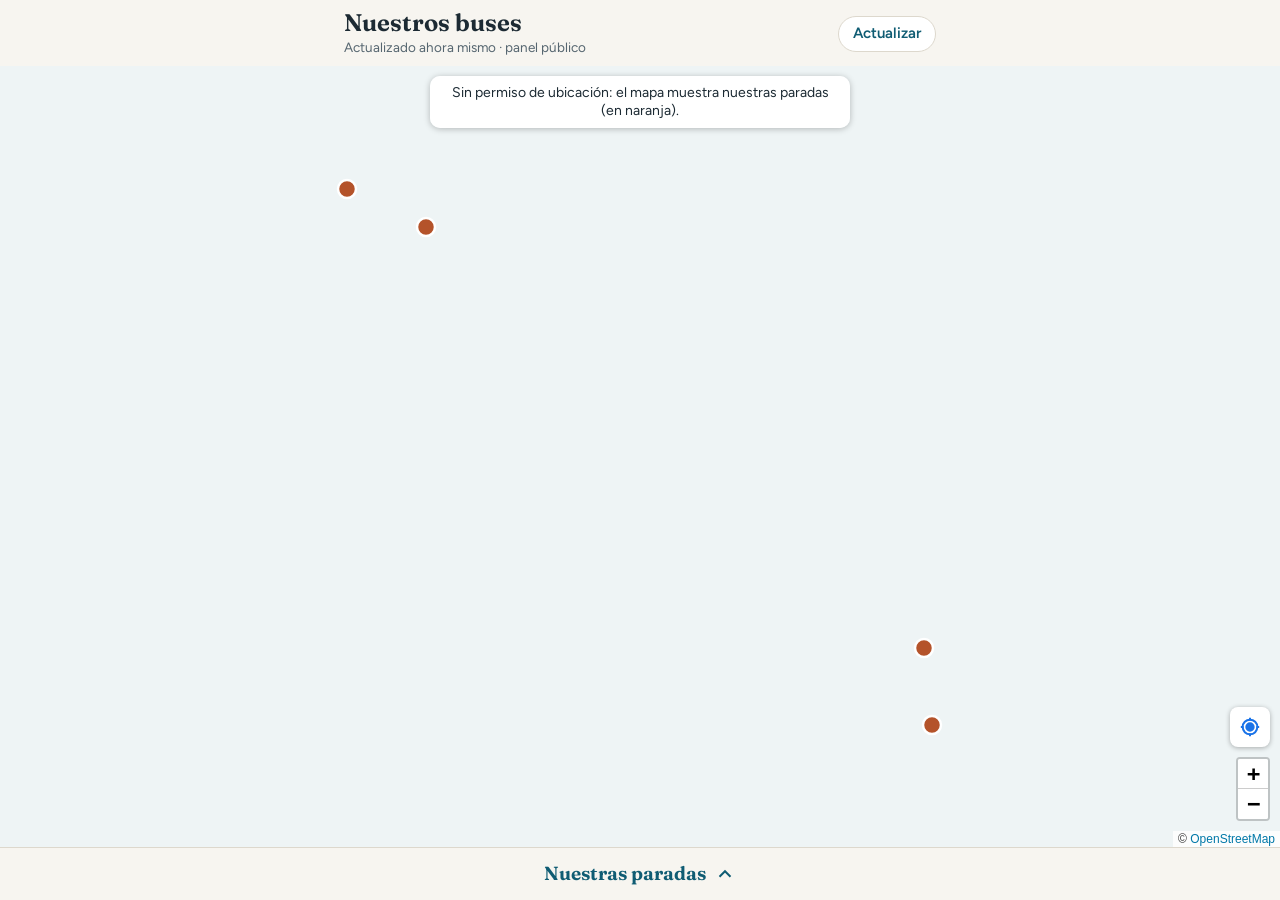
==== commit fbb37aac: "Buses: mapa a pantalla completa y panel plegable «Nuestras paradas» Co-Authored-By: Claude Opus 5.5 " ====
--- a/buses/index.html
+++ b/buses/index.html
@@ -14,19 +14,20 @@
 :root{--bg:#F7F5F0;--surface:#FFFFFF;--ink:#1C2A33;--muted:#566670;--line:#DDD8CD;--accent:#0F5C73;--terra:#B4532A;--soft:#EEF4F5;--badge:#1F5FA8;--badge-ink:#fff;--fav:#FFF3E3;--yo:#1A73E8}
 @media (prefers-color-scheme:dark){:root{--bg:#12191E;--surface:#1A2329;--ink:#E9EEF0;--muted:#A3B3BB;--line:#2F3C45;--accent:#6CC2D8;--terra:#E79A74;--soft:#1F2C33;--badge:#3E82CF;--fav:#2E2620;color-scheme:dark}}
 *{box-sizing:border-box}
-html,body{margin:0}
-body{background:var(--bg);color:var(--ink);font:400 17px/1.45 Figtree,system-ui,-apple-system,"Segoe UI",sans-serif;-webkit-text-size-adjust:100%}
+html,body{margin:0;height:100%}
+body{display:flex;flex-direction:column;height:100vh;height:100dvh;overflow:hidden;background:var(--bg);color:var(--ink);font:400 17px/1.45 Figtree,system-ui,-apple-system,"Segoe UI",sans-serif;-webkit-text-size-adjust:100%}
 button{font:inherit;cursor:pointer}
-header{max-width:620px;margin:0 auto;padding:16px max(14px,env(safe-area-inset-right,0px)) 10px max(14px,env(safe-area-inset-left,0px));display:flex;align-items:center;justify-content:space-between;gap:10px}
-h1{font-family:Fraunces,Georgia,serif;font-weight:650;font-size:27px;line-height:1.1;margin:0}
+header{flex:none;width:100%;max-width:620px;margin:0 auto;padding:max(10px,env(safe-area-inset-top,0px)) max(14px,env(safe-area-inset-right,0px)) 8px max(14px,env(safe-area-inset-left,0px));display:flex;align-items:center;justify-content:space-between;gap:10px}
+h1{font-family:Fraunces,Georgia,serif;font-weight:650;font-size:24px;line-height:1.1;margin:0}
 #act{display:block;color:var(--muted);font-size:13.5px;margin-top:2px}
 .recargar{flex:none;border:1px solid var(--line);background:var(--surface);color:var(--accent);font-weight:600;border-radius:999px;padding:6px 14px;font-size:15px}
 .recargar:active{transform:scale(.97)}
 
 /* Mapa */
-.mapa-caja{max-width:620px;margin:0 auto;padding:0 max(14px,env(safe-area-inset-right,0px)) 0 max(14px,env(safe-area-inset-left,0px));position:relative}
-#mapa{height:min(52vh,460px);min-height:300px;border-radius:14px;border:1px solid var(--line);background:var(--soft);z-index:0}
-.mapa-aviso{margin:8px 2px 0;color:var(--muted);font-size:14px;min-height:1em}
+.mapa-caja{flex:1 1 auto;min-height:0;position:relative}
+#mapa{position:absolute;inset:0;background:var(--soft);z-index:0}
+.mapa-aviso{position:absolute;z-index:500;top:10px;left:10px;right:10px;margin:0 auto;max-width:420px;background:rgba(255,255,255,.95);color:#1C2A33;font-size:14px;line-height:1.3;padding:8px 12px;border-radius:10px;box-shadow:0 1px 6px rgba(0,0,0,.25);text-align:center;pointer-events:none}
+.mapa-aviso:empty{display:none}
 .ctl-yo{background:#fff;border:0;width:40px;height:40px;border-radius:8px;box-shadow:0 1px 5px rgba(0,0,0,.3);display:grid;place-items:center;padding:0}
 .ctl-yo svg{width:22px;height:22px}
 .yo{width:18px;height:18px;border-radius:50%;background:var(--yo);border:3px solid #fff;box-shadow:0 0 0 2px rgba(26,115,232,.35),0 1px 4px rgba(0,0,0,.4)}
@@ -44,8 +45,14 @@
 .pop a{color:#0F5C73;font-weight:600}
 
 /* Favoritas */
-main{max-width:620px;margin:0 auto;padding:16px max(14px,env(safe-area-inset-right,0px)) 40px max(14px,env(safe-area-inset-left,0px))}
-h2.sec{font-family:Fraunces,Georgia,serif;font-weight:650;font-size:21px;margin:4px 0 10px;color:var(--ink)}
+/* Panel inferior "Nuestras paradas" */
+#panel{flex:none;background:var(--bg);border-top:1px solid var(--line);box-shadow:0 -4px 14px rgba(0,0,0,.08);padding-bottom:env(safe-area-inset-bottom,0px)}
+.panel-btn{display:flex;align-items:center;justify-content:center;gap:8px;width:100%;max-width:620px;margin:0 auto;border:0;background:none;color:var(--accent);padding:12px 14px;font-family:Fraunces,Georgia,serif;font-weight:650;font-size:19px}
+.panel-btn .flecha{stroke:var(--accent);transform:rotate(180deg)}
+#panel.abierto .panel-btn .flecha{transform:none}
+#contenido{display:none;max-height:46vh;max-height:46dvh;overflow-y:auto;-webkit-overflow-scrolling:touch;overscroll-behavior:contain}
+#panel.abierto #contenido{display:block}
+main{max-width:620px;margin:0 auto;padding:0 max(14px,env(safe-area-inset-right,0px)) 12px max(14px,env(safe-area-inset-left,0px))}
 .parada{background:var(--surface);border:1px solid var(--line);border-radius:14px;margin:0 0 10px;overflow:hidden}
 .resumen{display:grid;grid-template-columns:1fr auto auto;align-items:center;gap:10px;width:100%;border:0;background:none;color:var(--ink);text-align:left;padding:13px 14px}
 .resumen h3{font-family:Fraunces,Georgia,serif;font-weight:650;font-size:19px;line-height:1.2;margin:0;color:var(--accent)}
@@ -71,7 +78,7 @@
 .pie button,.pie a{border:0;background:var(--soft);color:var(--accent);border-radius:8px;padding:7px 11px;font-size:14px;font-weight:600;text-decoration:none}
 .original{padding:0 14px 12px}
 .original iframe{display:block;width:100%;height:420px;border:0;border-radius:10px;background:#fff}
-.nota{color:var(--muted);font-size:13.5px;text-align:center;margin-top:20px}
+.nota{color:var(--muted);font-size:13px;text-align:center;margin:12px 0 4px}
 .cargando .prox{opacity:.5}
 </style>
 </head>
@@ -84,11 +91,15 @@
   <div id="mapa" role="region" aria-label="Mapa de paradas"></div>
   <p class="mapa-aviso" id="mapaAviso"></p>
 </div>
-<main>
-  <h2 class="sec">Nuestras paradas</h2>
-  <div id="paradas"></div>
-  <p class="nota">Toca una parada del mapa para ver qué buses llegan, y toca un bus para ver por dónde va. Se actualiza cada 20 segundos.<br>Datos de la EMT Madrid · mapa © OpenStreetMap.</p>
-</main>
+<section id="panel">
+  <button class="panel-btn" id="panelBtn" aria-expanded="false" aria-controls="contenido">Nuestras paradas <svg class="flecha" viewBox="0 0 24 24"><path d="M6 9l6 6 6-6"/></svg></button>
+  <div id="contenido">
+    <main>
+      <div id="paradas"></div>
+      <p class="nota">Toca una parada del mapa para ver qué buses llegan, y toca un bus para ver por dónde va. Se actualiza cada 20 segundos.<br>Datos de la EMT Madrid · mapa © OpenStreetMap.</p>
+    </main>
+  </div>
+</section>
 <script src="leaflet.js"></script>
 <script>
 // ===== Configuración =====
@@ -312,7 +323,6 @@
   marca.bindPopup(() => popupBus(num, id), {offset: [0, -10]});
   busSel = {num, id, marca};
   const s = infoParada(num);
-  if (irAlMapa) document.querySelector(".mapa-caja").scrollIntoView({behavior: "smooth", block: "start"});
   mapa.closePopup();
   const pts = [[b.lat, b.lng]]; if (s) pts.push([s[2], s[3]]);
   mapa.fitBounds(pts, {padding: [60, 60], maxZoom: 17});
@@ -453,9 +463,17 @@
     else if (fila) seleccionarBus(p.num, fila.dataset.bus, true);
     else if (acc && acc.dataset.acc === "todas") { v.todas = !v.todas; pintar(p); }
     else if (acc && acc.dataset.acc === "original") { v.original = !v.original; pintar(p); }
-    else if (acc && acc.dataset.acc === "mapa") { document.querySelector(".mapa-caja").scrollIntoView({behavior: "smooth"}); abrirParadaMapa(p.num, true); }
+    else if (acc && acc.dataset.acc === "mapa") abrirParadaMapa(p.num, true);
   });
 }
+
+// Panel "Nuestras paradas": oculto al principio; el mapa se encoge pero sigue a la vista
+$("#panelBtn").addEventListener("click", () => {
+  const abierto = $("#panel").classList.toggle("abierto");
+  $("#panelBtn").setAttribute("aria-expanded", abierto);
+  mapa.invalidateSize();
+  if (busSel) { const ll = busSel.marca.getLatLng(); if (!mapa.getBounds().contains(ll)) mapa.panTo(ll); }
+});
 
 // Arranque
 $("#btn").addEventListener("click", refrescar);
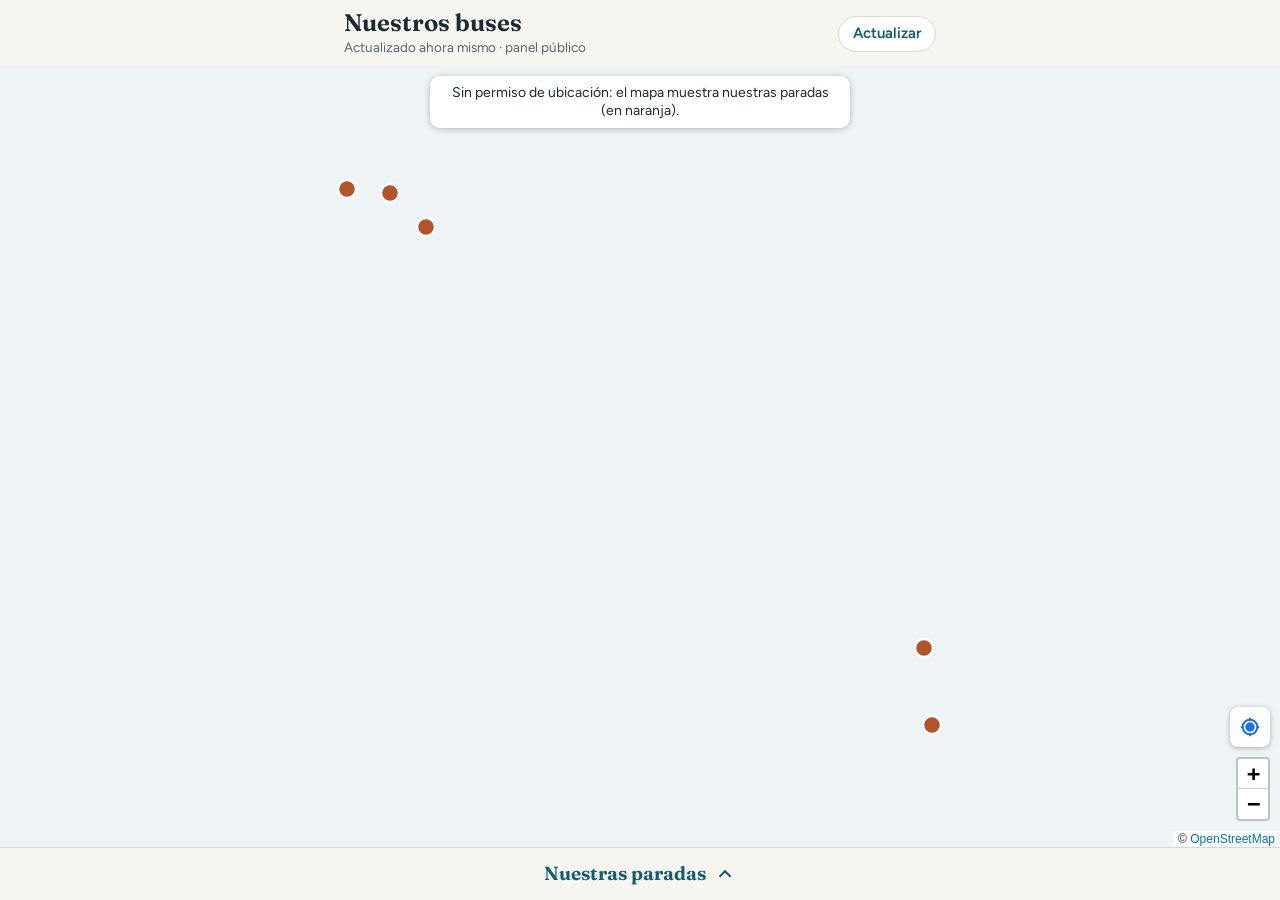
==== commit 81136e04: "Buses: añadir la parada 199 Ibiza-Máiquez (línea 2) a Nuestras paradas Co-Authored-By: Claude Opus 5" ====
--- a/buses/index.html
+++ b/buses/index.html
@@ -7,7 +7,7 @@
 <meta name="theme-color" content="#0F5C73">
 <title>Nuestros buses</title>
 <meta property="og:title" content="Nuestros buses, en tiempo real">
-<meta property="og:description" content="Mapa con las paradas cercanas, cuánto falta para el 63, el 143 y el E, y dónde va cada bus.">
+<meta property="og:description" content="Mapa con las paradas cercanas, cuánto falta para el 63, el 2, el 143 y el E, y dónde va cada bus.">
 <link href="https://fonts.googleapis.com/css2?family=Fraunces:opsz,wght@9..144,650&family=Figtree:wght@400;500;600;700&display=swap" rel="stylesheet">
 <link rel="stylesheet" href="leaflet.css">
 <style>
@@ -105,6 +105,7 @@
 // ===== Configuración =====
 const PARADAS = [
   {num: 2156, nombre: "Narváez con Ibiza", lineas: ["63"], nota: "Línea 63"},
+  {num: 199, nombre: "Ibiza con Máiquez", lineas: ["2", "N8"], nota: "Línea 2 · N8 de noche"},
   {num: 4712, nombre: "O'Donnell", lineas: ["143"], nota: "Línea 143 · ida"},
   {num: 4683, nombre: "Sierra de Guadalupe", lineas: ["143"], nota: "Línea 143 · vuelta"},
   {num: 4281, nombre: "Conde de Casal", lineas: ["E"], nota: "Línea E"}
